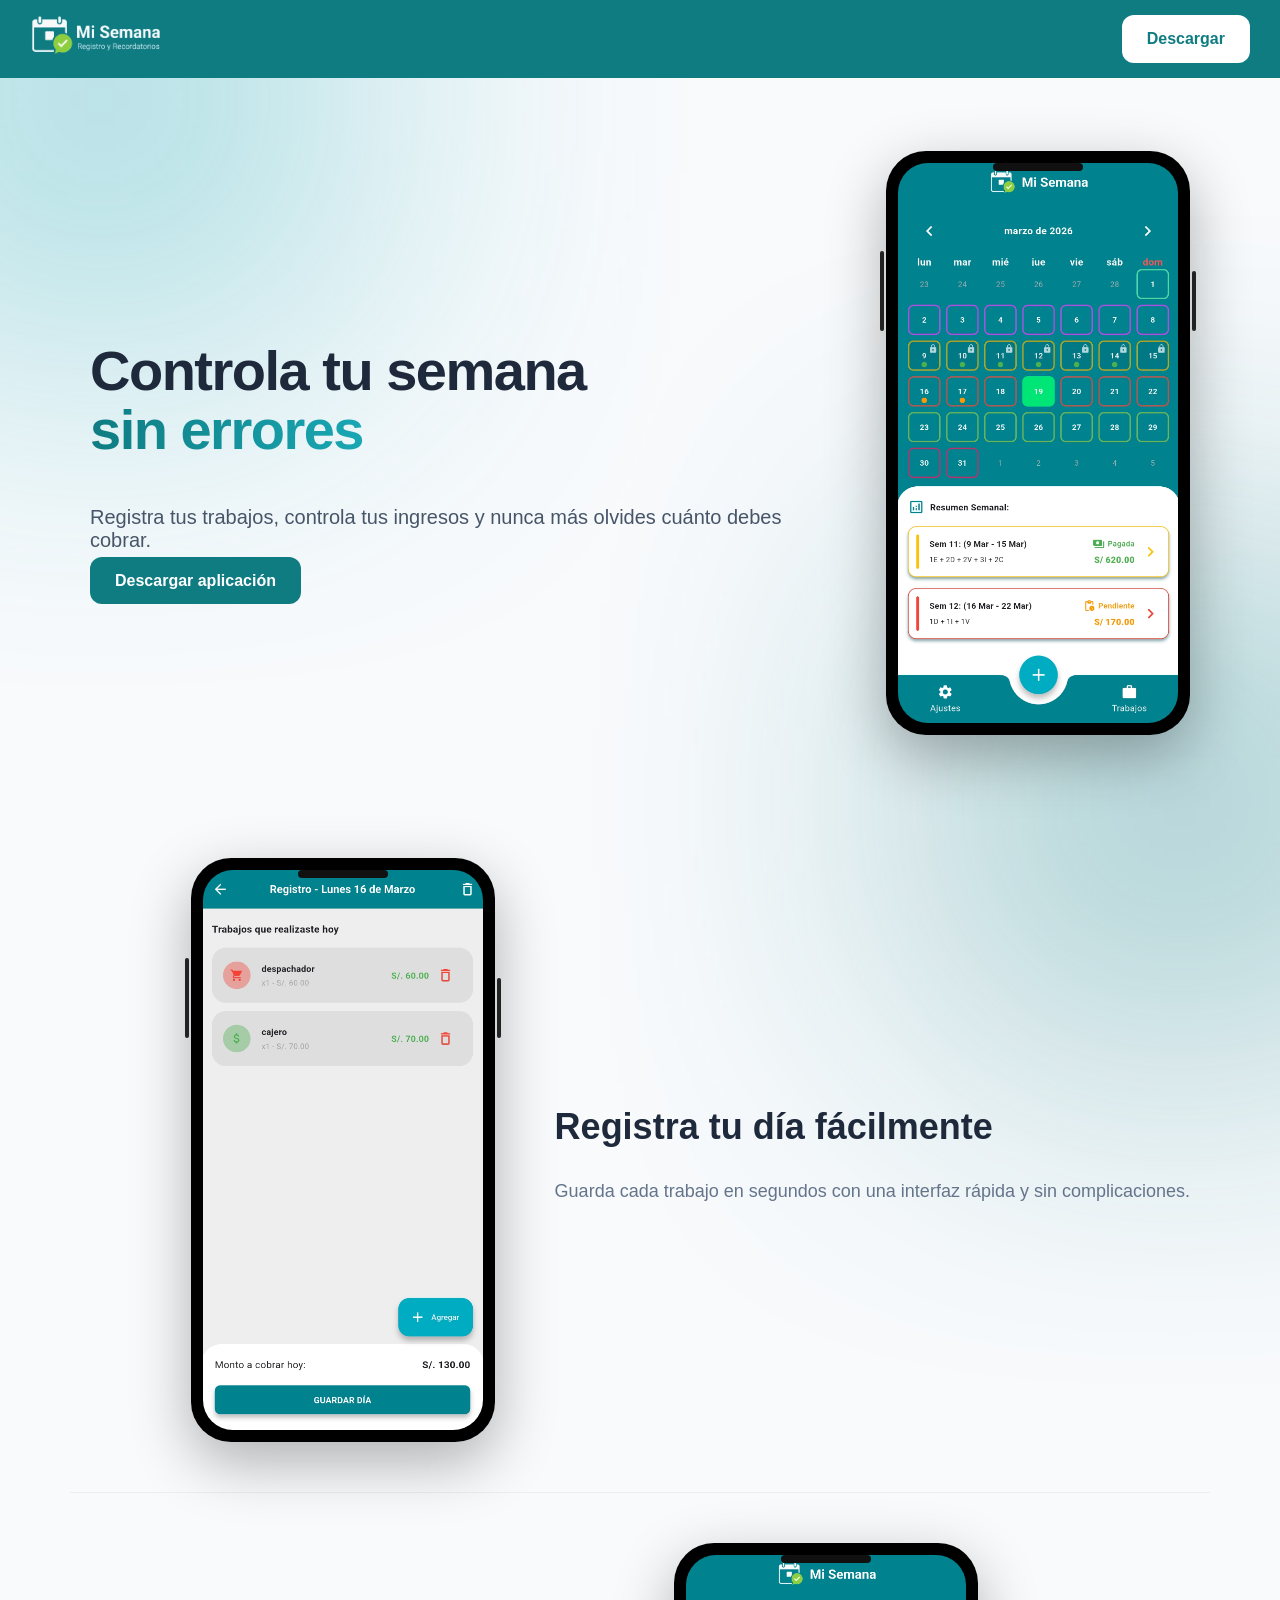
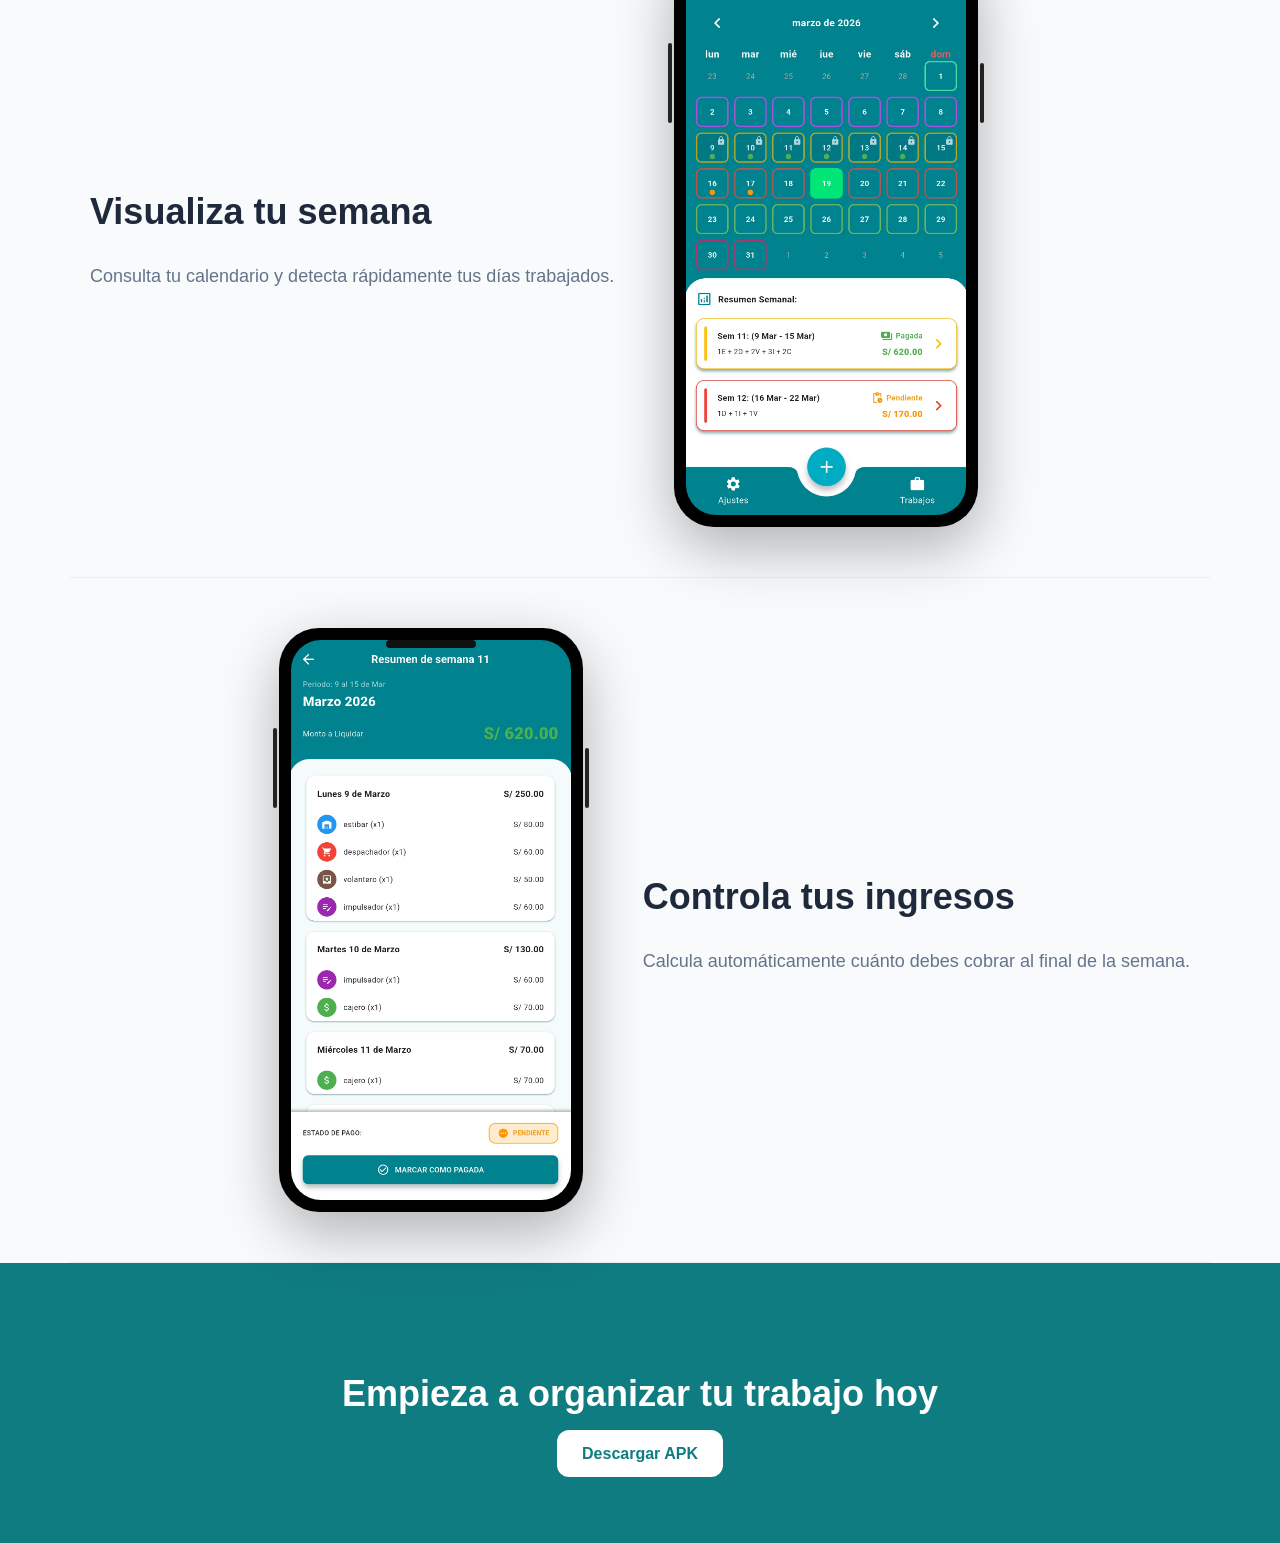
==== index.html @ 7b106082 "first commit" ====
<!DOCTYPE html>
<html lang="es">

<head>
    <meta charset="UTF-8">
    <title>Mi Semana | App</title>
    <meta name="viewport" content="width=device-width, initial-scale=1.0">
    <link rel="icon" href="assets/icons/logo-icono-bn.png">

    <link rel="stylesheet" href="styles.css">
</head>

<body>

    <!-- NAVBAR -->
    <header class="navbar">
        <img src="assets/icons/logo-horizontal.png" class="nav-logo">
        <a href="apk/mi-semana.apk" class="btn small" download>Descargar</a>
    </header>

    <!-- HERO -->
    <section class="hero container">

        <div class="hero-text">
            <h1>
                Controla tu semana <br>
                <span>sin errores</span>
            </h1>

            <p>
                Registra tus trabajos, controla tus ingresos y nunca más olvides cuánto debes cobrar.
            </p>

            <a href="apk/mi-semana.apk" class="btn conte" download>
                Descargar aplicación
            </a>
        </div>

        <div class="hero-phone">
            <div class="phone">

                <!-- BOTONES -->
                <div class="btn-side btn-power"></div>
                <div class="btn-side btn-volume"></div>

                <div class="screen">
                    <img id="carousel" src="assets/images/calendario.jpg">
                </div>
            </div>
        </div>

    </section>

    <!-- FEATURE 1 -->
    <section class="section container reverse">

        <div class="text">
            <h2>Registra tu día fácilmente</h2>
            <p>
                Guarda cada trabajo en segundos con una interfaz rápida y sin complicaciones.
            </p>
        </div>

        <div class="phone">
            <div class="btn-side btn-power"></div>
            <div class="btn-side btn-volume"></div>

            <div class="screen">
                <img src="assets/images/registro.jpg">
            </div>
        </div>

    </section>

    <!-- FEATURE 2 -->
    <section class="section container">

        <div class="text">
            <h2>Visualiza tu semana</h2>
            <p>
                Consulta tu calendario y detecta rápidamente tus días trabajados.
            </p>
        </div>

        <div class="phone">
            <div class="btn-side btn-power"></div>
            <div class="btn-side btn-volume"></div>

            <div class="screen">
                <img src="assets/images/calendario.jpg">
            </div>
        </div>

    </section>

    <!-- FEATURE 3 -->
    <section class="section container reverse">

        <div class="text">
            <h2>Controla tus ingresos</h2>
            <p>
                Calcula automáticamente cuánto debes cobrar al final de la semana.
            </p>
        </div>

        <div class="phone">
            <div class="btn-side btn-power"></div>
            <div class="btn-side btn-volume"></div>

            <div class="screen">
                <img src="assets/images/resumen.jpg">
            </div>
        </div>

    </section>

    <!-- CTA -->
    <section class="cta">
        <h2>Empieza a organizar tu trabajo hoy</h2>
        <a href="apk/mi-semana.apk" class="btn" download>
            Descargar APK
        </a>
    </section>

    <script src="script.js"></script>
</body>

</html>
---- styles.css ----
body {
    margin: 0;
    font-family: 'Inter', sans-serif;
    background: #f8fafc;
    color: #1e293b;
}

/* FONDO */
body::before,
body::after {
    content: "";
    position: fixed;
    width: 500px;
    height: 500px;
    filter: blur(140px);
    opacity: 0.35;
    z-index: -1;
}

body::before {
    top: -150px;
    left: -150px;
    background: #19a7b3;
}

body::after {
    bottom: -150px;
    right: -150px;
    background: #0f7c82;
}

/* NAVBAR */
.navbar {
    position: sticky;
    top: 0;
    background: #0f7c82;
    display: flex;
    justify-content: space-between;
    padding: 15px 30px;
}

.nav-logo {
    height: 40px;
}

/* CONTAINER */
.container {
    max-width: 1100px;
    margin: auto;
    padding: 50px 20px;
    display: flex;
    align-items: center;
    gap: 60px;
}

/* HERO */
.hero {
    min-height: 70vh;
}

.hero-text h1 {
    font-size: 56px;
    font-weight: 900;
    line-height: 1.05;
    letter-spacing: -1.5px;
}

.hero-text h1 span {
    background: linear-gradient(90deg, #0f7c82, #19a7b3);
    -webkit-background-clip: text;
    background-clip: text;
    -webkit-text-fill-color: transparent;
}

.hero-text p {
    font-size: 20px;
    color: #475569;
    margin: 20px 0;
}

/* BOTONES */
.btn {
    background: white;
    color: #0f7c82;
    padding: 15px 25px;
    border-radius: 12px;
    text-decoration: none;
    font-weight: 600;
    transition: 0.3s;
}

.btn.conte {
    background: #0f7c82;
    color: white;
}

.btn:hover {
    transform: translateY(-2px);
}

/* PHONE */
.phone {
    width: 280px;
    height: 560px;
    background: black;
    border-radius: 40px;
    padding: 12px;
    position: relative;
    box-shadow: 0 20px 60px rgba(0, 0, 0, 0.3);
}

/* NOTCH (SIEMPRE ENCIMA) */
.phone::before {
    content: "";
    position: absolute;
    top: 12px;
    left: 50%;
    transform: translateX(-50%);
    width: 90px;
    height: 8px;
    background: #111;
    border-radius: 20px;
    z-index: 10;
    /* 🔥 SOLUCIÓN */
}

/* BOTONES LATERALES */
.btn-side {
    position: absolute;
    width: 4px;
    background: #222;
    border-radius: 4px;
}

.btn-power {
    height: 60px;
    right: -6px;
    top: 120px;
}

.btn-volume {
    height: 80px;
    left: -6px;
    top: 100px;
}

/* PANTALLA */
.screen {
    width: 100%;
    height: 100%;
    border-radius: 30px;
    overflow: hidden;
    position: relative;
    z-index: 1;
}

.screen img {
    width: 100%;
    height: 100%;
    object-fit: cover;
    transition: all 0.5s ease;
}

/* SECTIONS */
.section {
    display: flex;
    border-bottom: 1px solid rgba(0, 0, 0, 0.05);
}

.reverse {
    flex-direction: row-reverse;
}

/* TEXT */
.text h2 {
    font-size: 36px;
    font-weight: 800;
}

.text p {
    font-size: 18px;
    color: #64748b;
    line-height: 1.6;
}

/* CTA */
.cta {
    background: #0f7c82;
    color: white;
    text-align: center;
    padding: 80px 20px;
}

.cta h2 {
    font-size: 36px;
}

/* RESPONSIVE */
@media (max-width: 900px) {
    .container {
        flex-direction: column;
        text-align: center;
    }

    .phone {
        width: 220px;
        height: 440px;
    }

    .hero-text h1 {
        font-size: 36px;
    }
}
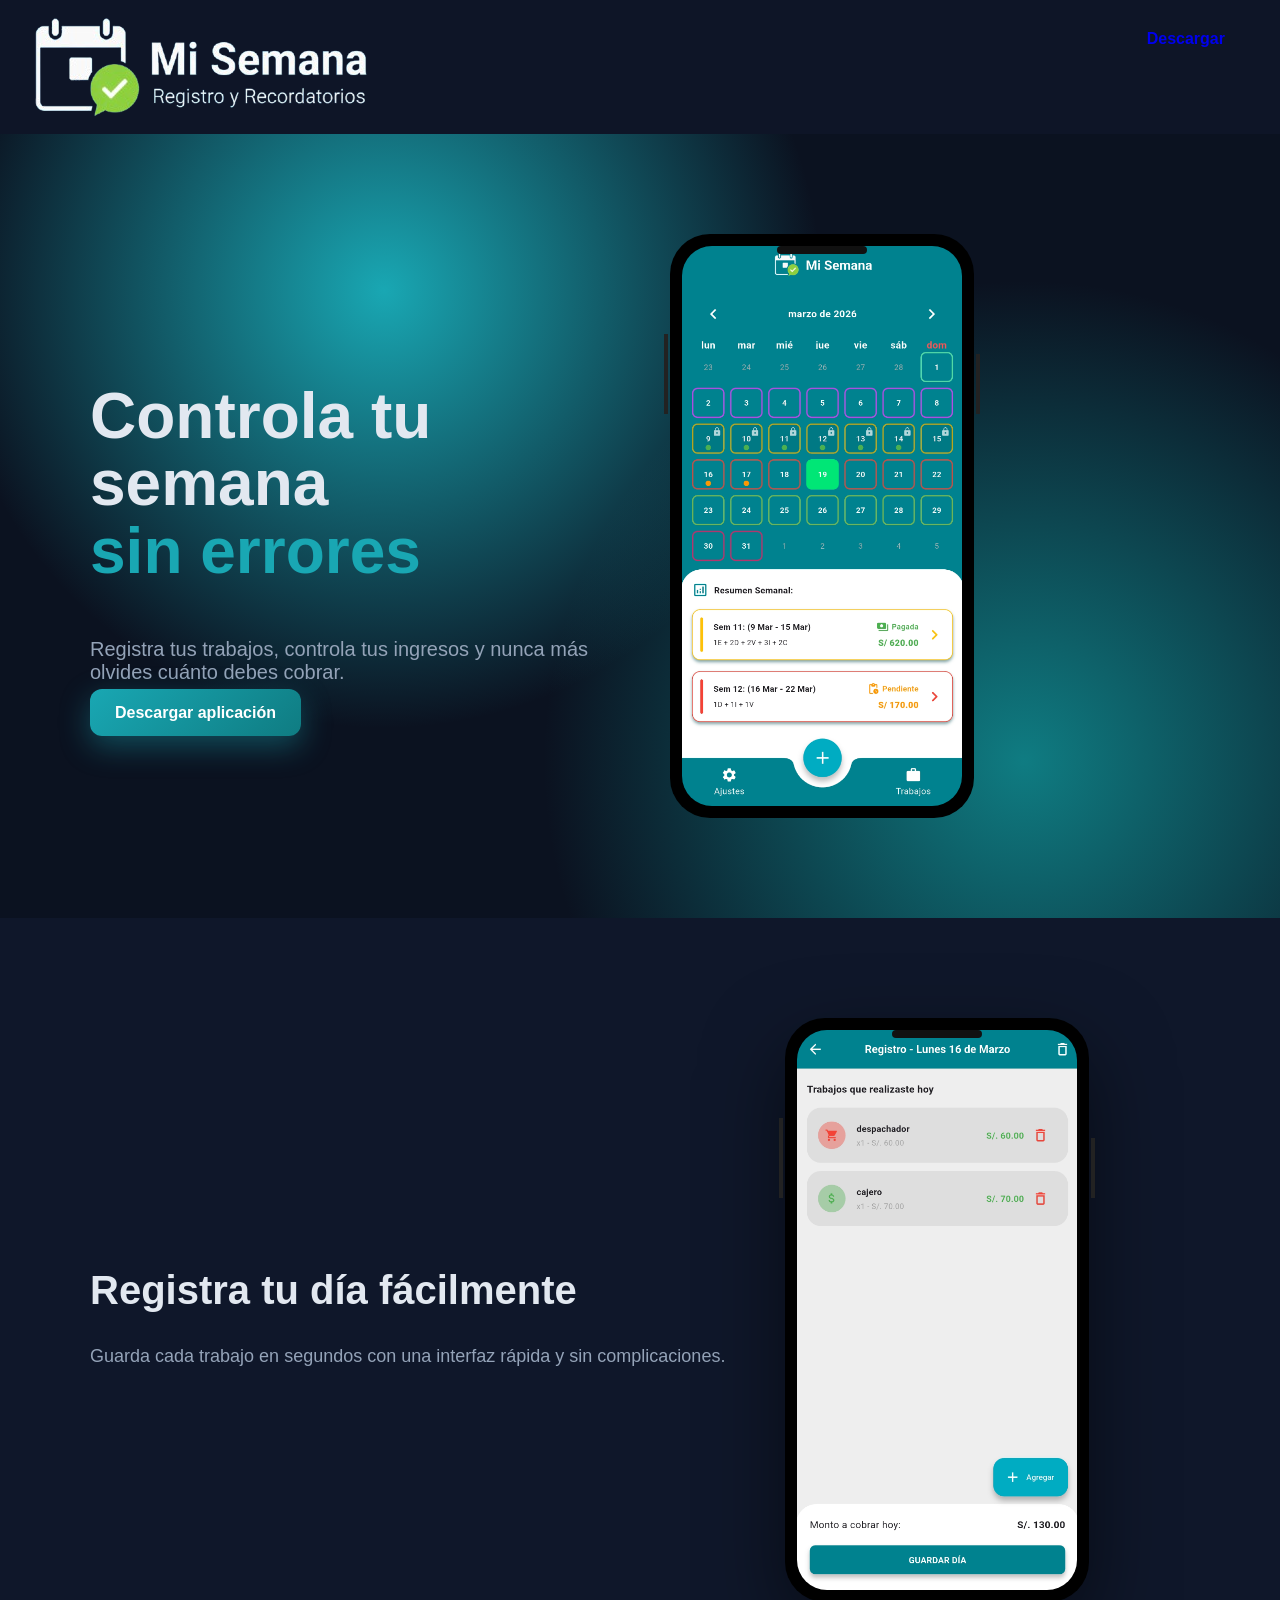
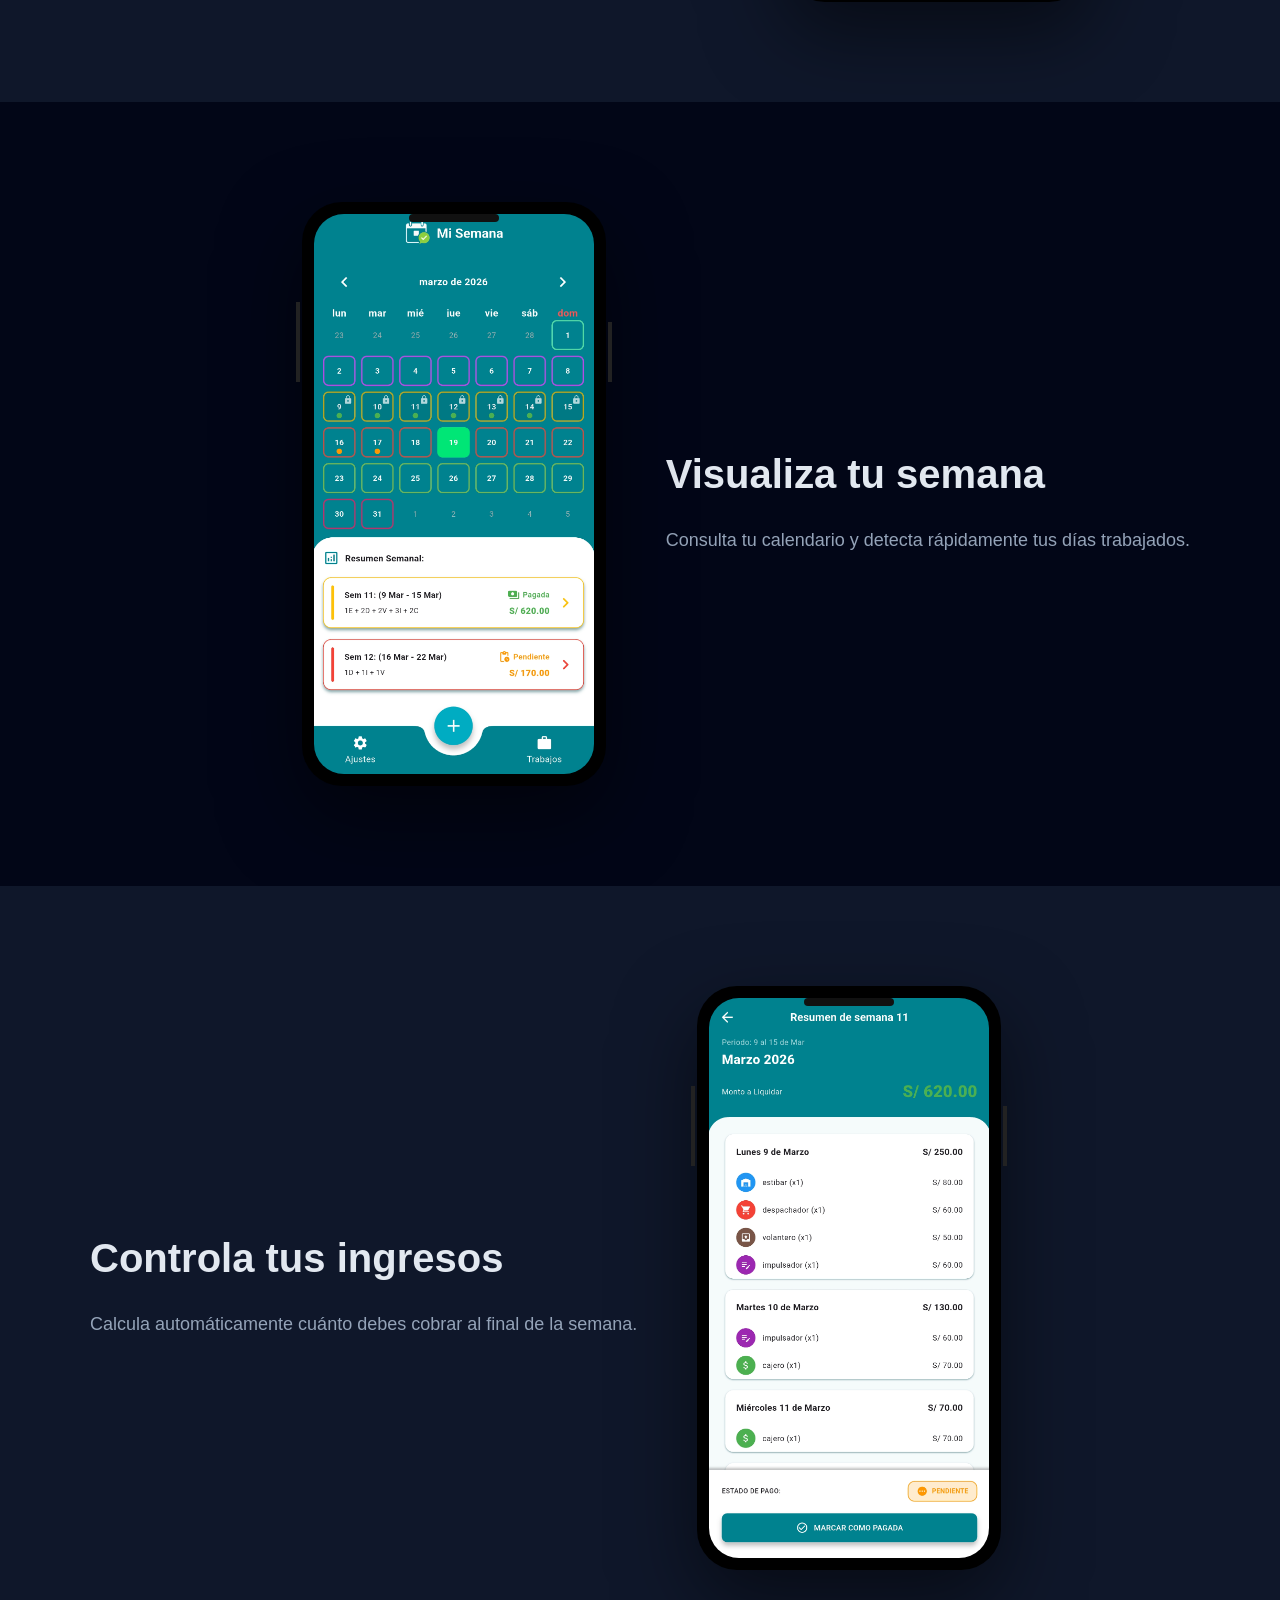
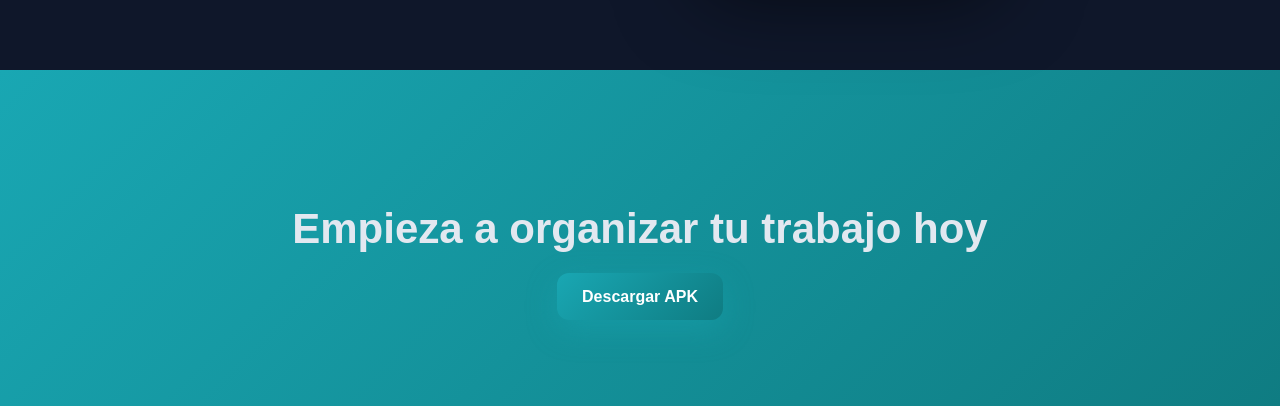
==== commit 5efc7437: "primer ajuste" ====
--- a/index.html
+++ b/index.html
@@ -5,8 +5,8 @@
     <meta charset="UTF-8">
     <title>Mi Semana | App</title>
     <meta name="viewport" content="width=device-width, initial-scale=1.0">
+
     <link rel="icon" href="assets/icons/logo-icono-bn.png">
-
     <link rel="stylesheet" href="styles.css">
 </head>
 
@@ -19,105 +19,105 @@
     </header>
 
     <!-- HERO -->
-    <section class="hero container">
+    <section class="hero">
+        <div class="container hero-grid">
 
-        <div class="hero-text">
-            <h1>
-                Controla tu semana <br>
-                <span>sin errores</span>
-            </h1>
+            <div class="hero-text">
+                <h1>
+                    Controla tu semana <br>
+                    <span>sin errores</span>
+                </h1>
 
-            <p>
-                Registra tus trabajos, controla tus ingresos y nunca más olvides cuánto debes cobrar.
-            </p>
+                <p>
+                    Registra tus trabajos, controla tus ingresos y nunca más olvides cuánto debes cobrar.
+                </p>
 
-            <a href="apk/mi-semana.apk" class="btn conte" download>
-                Descargar aplicación
-            </a>
+                <a href="apk/mi-semana.apk" class="btn primary" download>
+                    Descargar aplicación
+                </a>
+            </div>
+
+            <div class="hero-phone">
+                <div class="phone floating">
+                    <div class="btn-side btn-power"></div>
+                    <div class="btn-side btn-volume"></div>
+
+                    <div class="screen">
+                        <img id="carousel" src="assets/images/calendario.jpg">
+                    </div>
+                </div>
+            </div>
+
         </div>
+    </section>
 
-        <div class="hero-phone">
-            <div class="phone">
+    <!-- FEATURE 1 -->
+    <section class="section">
+        <div class="container feature">
 
-                <!-- BOTONES -->
+            <div class="text">
+                <h2>Registra tu día fácilmente</h2>
+                <p>Guarda cada trabajo en segundos con una interfaz rápida y sin complicaciones.</p>
+            </div>
+
+            <div class="phone card">
                 <div class="btn-side btn-power"></div>
                 <div class="btn-side btn-volume"></div>
 
                 <div class="screen">
-                    <img id="carousel" src="assets/images/calendario.jpg">
+                    <img src="assets/images/registro.jpg">
                 </div>
             </div>
+
         </div>
-
-    </section>
-
-    <!-- FEATURE 1 -->
-    <section class="section container reverse">
-
-        <div class="text">
-            <h2>Registra tu día fácilmente</h2>
-            <p>
-                Guarda cada trabajo en segundos con una interfaz rápida y sin complicaciones.
-            </p>
-        </div>
-
-        <div class="phone">
-            <div class="btn-side btn-power"></div>
-            <div class="btn-side btn-volume"></div>
-
-            <div class="screen">
-                <img src="assets/images/registro.jpg">
-            </div>
-        </div>
-
     </section>
 
     <!-- FEATURE 2 -->
-    <section class="section container">
+    <section class="section alt">
+        <div class="container feature reverse">
 
-        <div class="text">
-            <h2>Visualiza tu semana</h2>
-            <p>
-                Consulta tu calendario y detecta rápidamente tus días trabajados.
-            </p>
+            <div class="text">
+                <h2>Visualiza tu semana</h2>
+                <p>Consulta tu calendario y detecta rápidamente tus días trabajados.</p>
+            </div>
+
+            <div class="phone card">
+                <div class="btn-side btn-power"></div>
+                <div class="btn-side btn-volume"></div>
+
+                <div class="screen">
+                    <img src="assets/images/calendario.jpg">
+                </div>
+            </div>
+
         </div>
-
-        <div class="phone">
-            <div class="btn-side btn-power"></div>
-            <div class="btn-side btn-volume"></div>
-
-            <div class="screen">
-                <img src="assets/images/calendario.jpg">
-            </div>
-        </div>
-
     </section>
 
     <!-- FEATURE 3 -->
-    <section class="section container reverse">
+    <section class="section">
+        <div class="container feature">
 
-        <div class="text">
-            <h2>Controla tus ingresos</h2>
-            <p>
-                Calcula automáticamente cuánto debes cobrar al final de la semana.
-            </p>
+            <div class="text">
+                <h2>Controla tus ingresos</h2>
+                <p>Calcula automáticamente cuánto debes cobrar al final de la semana.</p>
+            </div>
+
+            <div class="phone card">
+                <div class="btn-side btn-power"></div>
+                <div class="btn-side btn-volume"></div>
+
+                <div class="screen">
+                    <img src="assets/images/resumen.jpg">
+                </div>
+            </div>
+
         </div>
-
-        <div class="phone">
-            <div class="btn-side btn-power"></div>
-            <div class="btn-side btn-volume"></div>
-
-            <div class="screen">
-                <img src="assets/images/resumen.jpg">
-            </div>
-        </div>
-
     </section>
 
     <!-- CTA -->
     <section class="cta">
         <h2>Empieza a organizar tu trabajo hoy</h2>
-        <a href="apk/mi-semana.apk" class="btn" download>
+        <a href="apk/mi-semana.apk" class="btn primary" download>
             Descargar APK
         </a>
     </section>
--- a/styles.css
+++ b/styles.css
@@ -1,101 +1,69 @@
 body {
     margin: 0;
     font-family: 'Inter', sans-serif;
-    background: #f8fafc;
-    color: #1e293b;
-}
-
-/* FONDO */
-body::before,
-body::after {
-    content: "";
-    position: fixed;
-    width: 500px;
-    height: 500px;
-    filter: blur(140px);
-    opacity: 0.35;
-    z-index: -1;
-}
-
-body::before {
-    top: -150px;
-    left: -150px;
-    background: #19a7b3;
-}
-
-body::after {
-    bottom: -150px;
-    right: -150px;
-    background: #0f7c82;
+    background: #0b1220;
+    color: #e2e8f0;
 }
 
 /* NAVBAR */
 .navbar {
     position: sticky;
     top: 0;
-    background: #0f7c82;
+    background: rgba(15, 23, 42, 0.8);
+    backdrop-filter: blur(10px);
     display: flex;
     justify-content: space-between;
     padding: 15px 30px;
-}
-
-.nav-logo {
-    height: 40px;
 }
 
 /* CONTAINER */
 .container {
     max-width: 1100px;
     margin: auto;
-    padding: 50px 20px;
-    display: flex;
+    padding: 100px 20px;
+}
+
+/* HERO */
+.hero {
+    background: radial-gradient(circle at 30% 20%, #19a7b3, transparent 40%),
+        radial-gradient(circle at 80% 80%, #0f7c82, transparent 40%);
+}
+
+.hero-grid {
+    display: grid;
+    grid-template-columns: 1fr 1fr;
     align-items: center;
     gap: 60px;
 }
 
-/* HERO */
-.hero {
-    min-height: 70vh;
-}
-
 .hero-text h1 {
-    font-size: 56px;
+    font-size: 64px;
     font-weight: 900;
     line-height: 1.05;
-    letter-spacing: -1.5px;
-}
-
-.hero-text h1 span {
-    background: linear-gradient(90deg, #0f7c82, #19a7b3);
-    -webkit-background-clip: text;
-    background-clip: text;
-    -webkit-text-fill-color: transparent;
+}
+
+.hero-text span {
+    color: #19a7b3;
 }
 
 .hero-text p {
+    margin: 20px 0;
     font-size: 20px;
-    color: #475569;
-    margin: 20px 0;
-}
-
-/* BOTONES */
+    color: #94a3b8;
+}
+
+/* BUTTON */
 .btn {
-    background: white;
-    color: #0f7c82;
     padding: 15px 25px;
     border-radius: 12px;
     text-decoration: none;
     font-weight: 600;
-    transition: 0.3s;
-}
-
-.btn.conte {
-    background: #0f7c82;
+}
+
+.primary {
+    background: linear-gradient(135deg, #19a7b3, #0f7c82);
     color: white;
-}
-
-.btn:hover {
-    transform: translateY(-2px);
+    box-shadow: 0 10px 30px rgba(25, 167, 179, 0.4);
 }
 
 /* PHONE */
@@ -106,10 +74,30 @@
     border-radius: 40px;
     padding: 12px;
     position: relative;
-    box-shadow: 0 20px 60px rgba(0, 0, 0, 0.3);
-}
-
-/* NOTCH (SIEMPRE ENCIMA) */
+}
+
+.card {
+    box-shadow: 0 30px 80px rgba(0, 0, 0, 0.5);
+}
+
+/* FLOATING EFFECT */
+.floating {
+    animation: float 4s ease-in-out infinite;
+}
+
+@keyframes float {
+
+    0%,
+    100% {
+        transform: translateY(0);
+    }
+
+    50% {
+        transform: translateY(-15px);
+    }
+}
+
+/* NOTCH */
 .phone::before {
     content: "";
     position: absolute;
@@ -121,15 +109,13 @@
     background: #111;
     border-radius: 20px;
     z-index: 10;
-    /* 🔥 SOLUCIÓN */
-}
-
-/* BOTONES LATERALES */
+}
+
+/* BUTTONS */
 .btn-side {
     position: absolute;
     width: 4px;
     background: #222;
-    border-radius: 4px;
 }
 
 .btn-power {
@@ -144,27 +130,33 @@
     top: 100px;
 }
 
-/* PANTALLA */
+/* SCREEN */
 .screen {
     width: 100%;
     height: 100%;
     border-radius: 30px;
     overflow: hidden;
-    position: relative;
-    z-index: 1;
 }
 
 .screen img {
     width: 100%;
     height: 100%;
     object-fit: cover;
-    transition: all 0.5s ease;
 }
 
 /* SECTIONS */
 .section {
+    background: #0f172a;
+}
+
+.alt {
+    background: #020617;
+}
+
+.feature {
     display: flex;
-    border-bottom: 1px solid rgba(0, 0, 0, 0.05);
+    align-items: center;
+    gap: 60px;
 }
 
 .reverse {
@@ -173,41 +165,42 @@
 
 /* TEXT */
 .text h2 {
-    font-size: 36px;
+    font-size: 40px;
     font-weight: 800;
 }
 
 .text p {
+    color: #94a3b8;
     font-size: 18px;
-    color: #64748b;
-    line-height: 1.6;
 }
 
 /* CTA */
 .cta {
-    background: #0f7c82;
-    color: white;
+    background: linear-gradient(135deg, #19a7b3, #0f7c82);
     text-align: center;
-    padding: 80px 20px;
+    padding: 100px 20px;
 }
 
 .cta h2 {
-    font-size: 36px;
+    font-size: 42px;
 }
 
 /* RESPONSIVE */
 @media (max-width: 900px) {
-    .container {
+
+    .hero-grid,
+    .feature {
+        grid-template-columns: 1fr;
         flex-direction: column;
         text-align: center;
+    }
+
+    .hero-text h1 {
+        font-size: 40px;
     }
 
     .phone {
         width: 220px;
         height: 440px;
     }
-
-    .hero-text h1 {
-        font-size: 36px;
-    }
 }
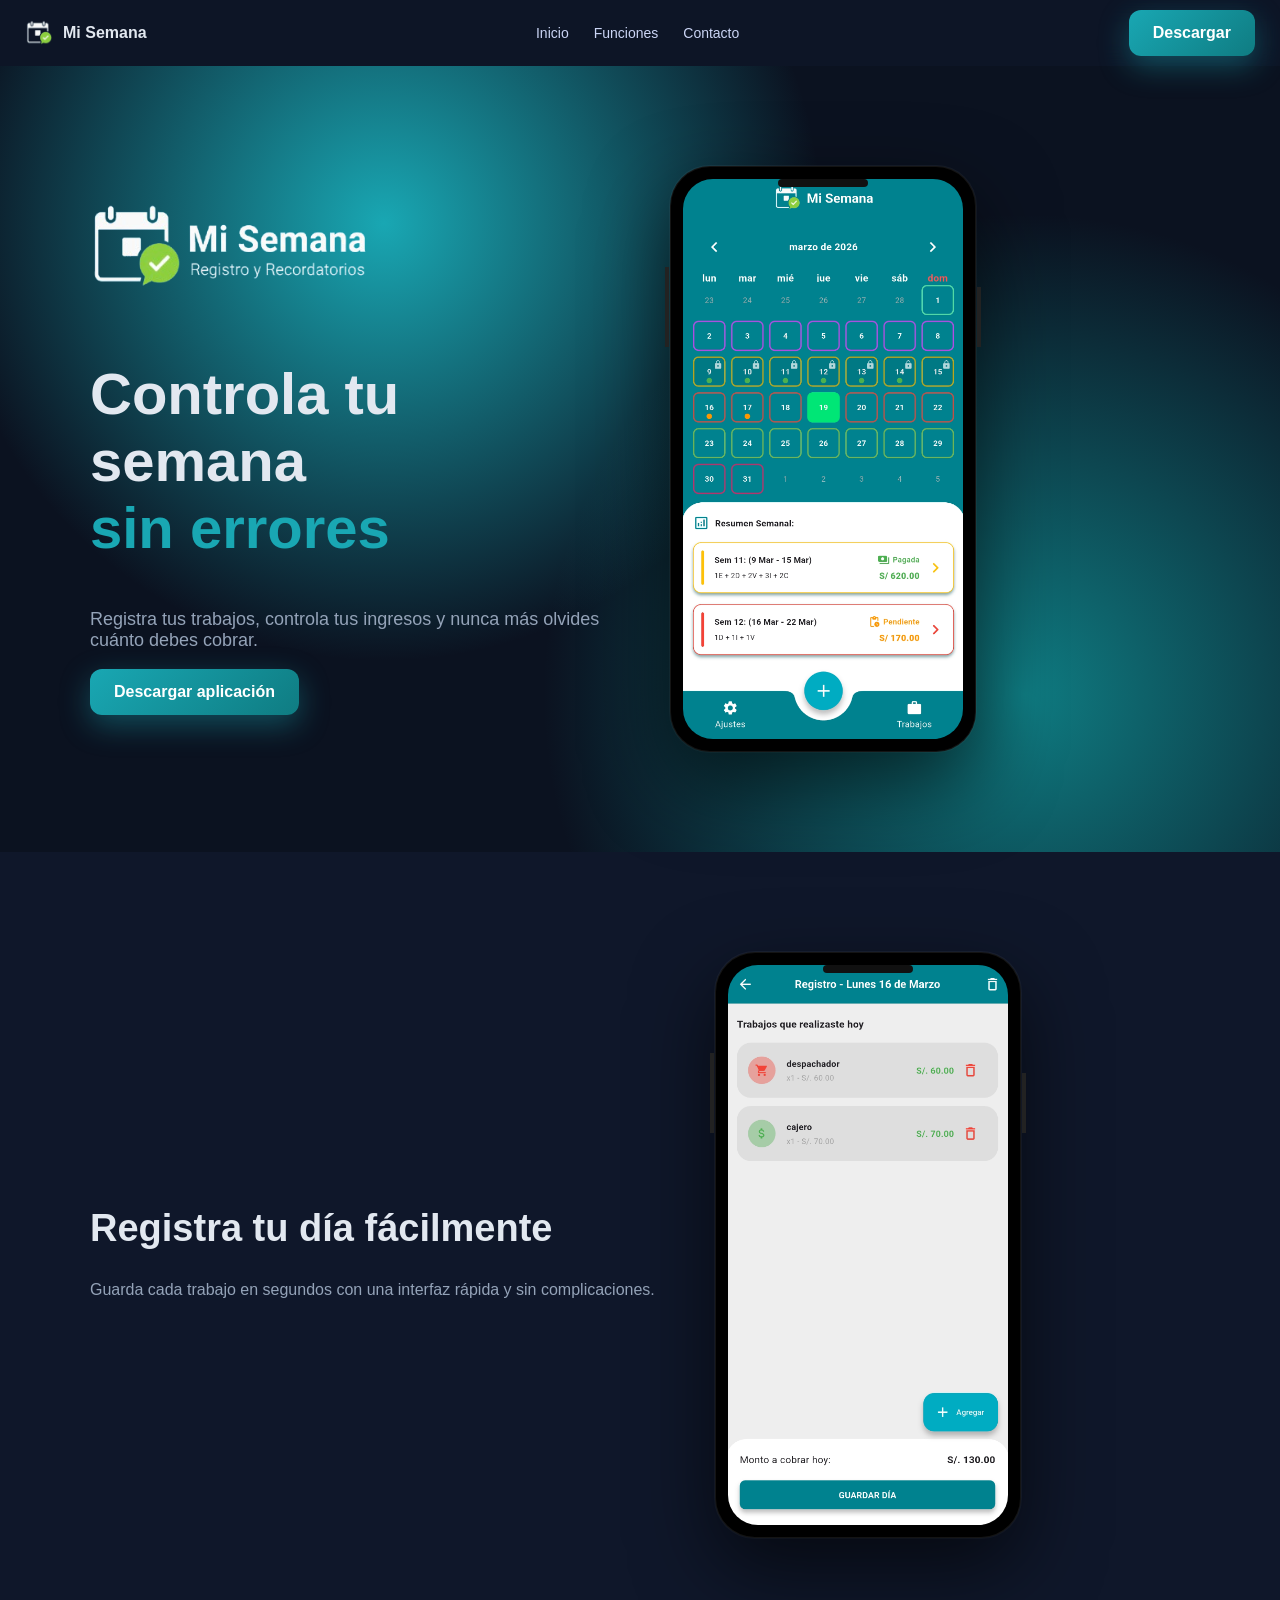
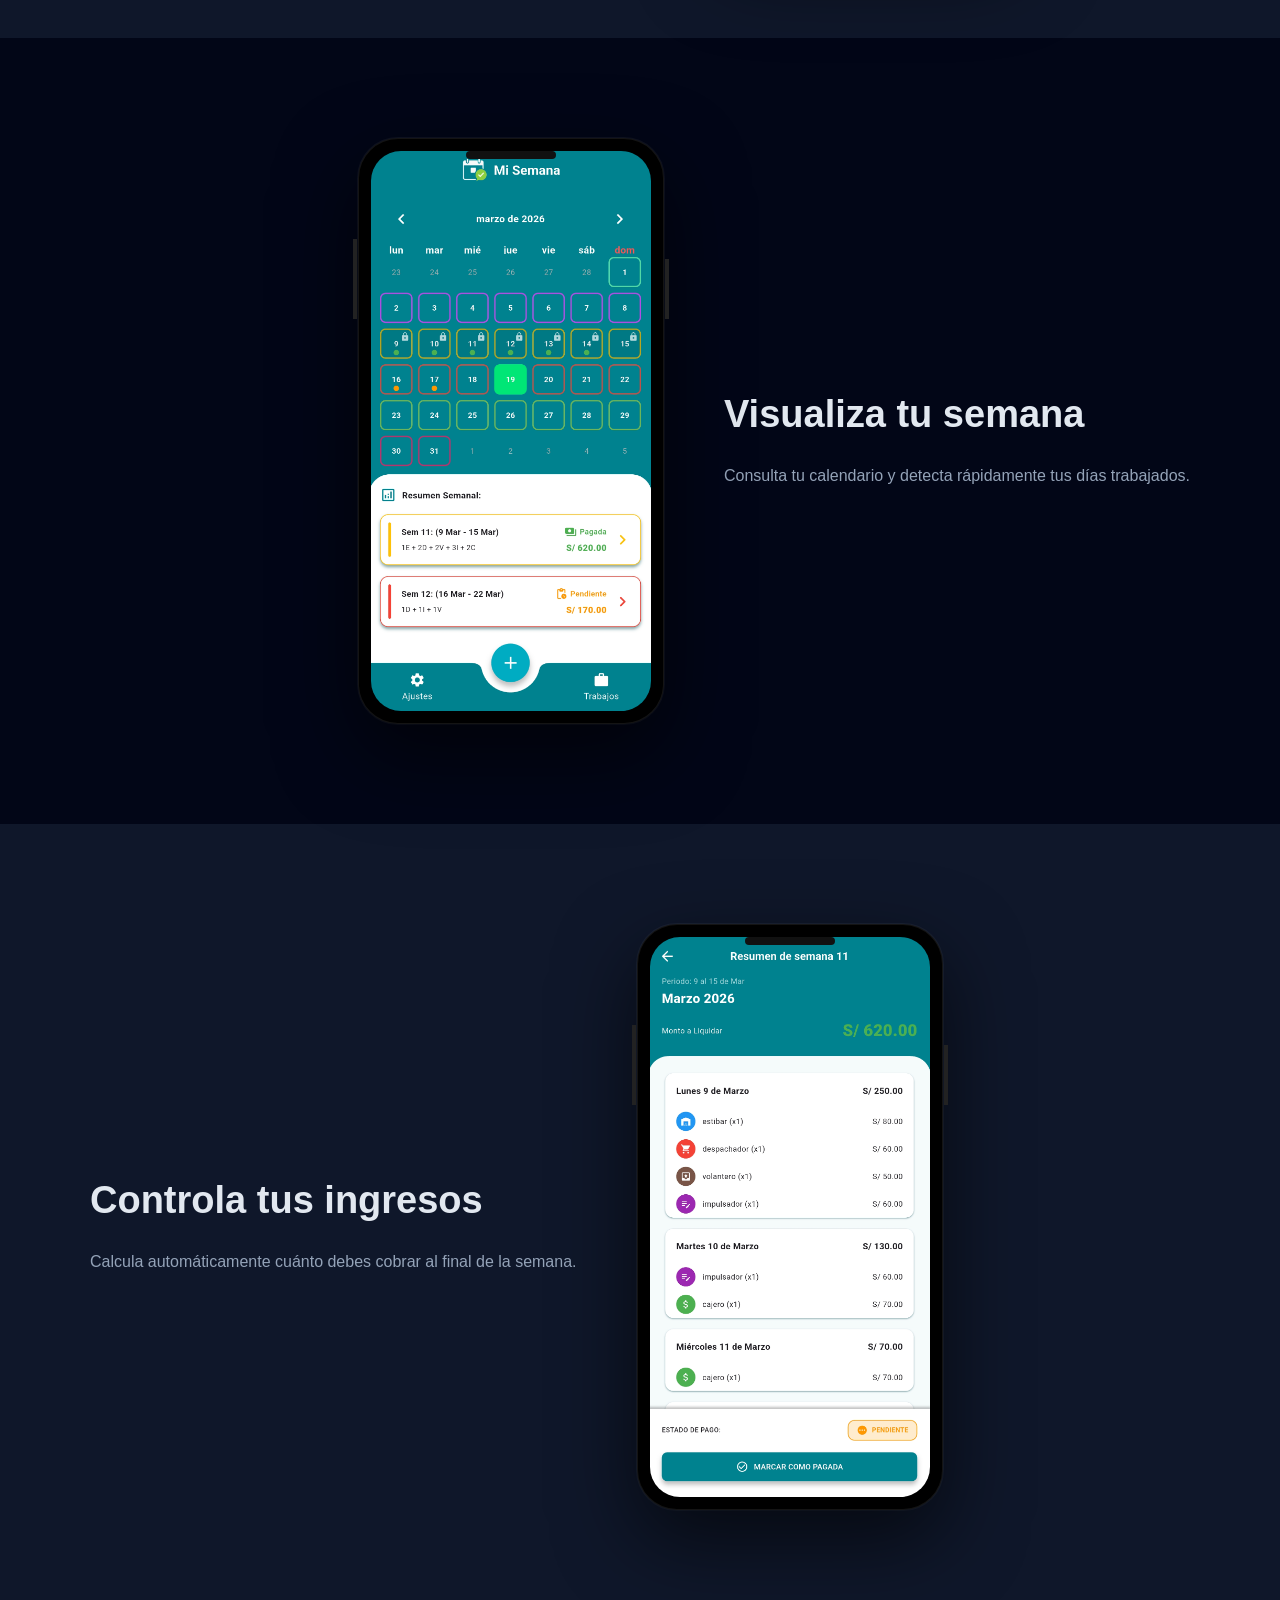
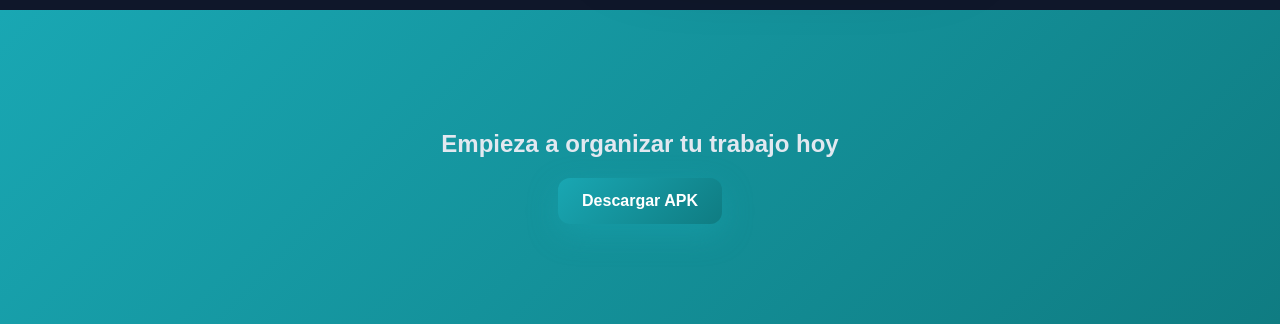
==== commit d0250ffd: "primer ajuste de codigo app mi semana web" ====
--- a/index.html
+++ b/index.html
@@ -14,8 +14,18 @@
 
     <!-- NAVBAR -->
     <header class="navbar">
-        <img src="assets/icons/logo-horizontal.png" class="nav-logo">
-        <a href="apk/mi-semana.apk" class="btn small" download>Descargar</a>
+        <div class="nav-left">
+            <img src="assets/icons/logo-icono-bn.png" class="nav-icon">
+            <span class="nav-title">Mi Semana</span>
+        </div>
+
+        <nav class="nav-links">
+            <a href="#">Inicio</a>
+            <a href="#">Funciones</a>
+            <a href="#">Contacto</a>
+        </nav>
+
+        <a href="apk/mi-semana.apk" class="btn" download>Descargar</a>
     </header>
 
     <!-- HERO -->
@@ -23,6 +33,11 @@
         <div class="container hero-grid">
 
             <div class="hero-text">
+
+                <div class="hero-brand">
+                    <img src="assets/icons/logo-horizontal.png">
+                </div>
+
                 <h1>
                     Controla tu semana <br>
                     <span>sin errores</span>
@@ -32,19 +47,21 @@
                     Registra tus trabajos, controla tus ingresos y nunca más olvides cuánto debes cobrar.
                 </p>
 
-                <a href="apk/mi-semana.apk" class="btn primary" download>
+                <a href="apk/mi-semana.apk" class="btn" download>
                     Descargar aplicación
                 </a>
             </div>
 
             <div class="hero-phone">
-                <div class="phone floating">
+                <div class="phone floating tilt">
+
                     <div class="btn-side btn-power"></div>
                     <div class="btn-side btn-volume"></div>
 
                     <div class="screen">
                         <img id="carousel" src="assets/images/calendario.jpg">
                     </div>
+
                 </div>
             </div>
 
@@ -60,7 +77,7 @@
                 <p>Guarda cada trabajo en segundos con una interfaz rápida y sin complicaciones.</p>
             </div>
 
-            <div class="phone card">
+            <div class="phone card tilt">
                 <div class="btn-side btn-power"></div>
                 <div class="btn-side btn-volume"></div>
 
@@ -81,7 +98,7 @@
                 <p>Consulta tu calendario y detecta rápidamente tus días trabajados.</p>
             </div>
 
-            <div class="phone card">
+            <div class="phone card tilt">
                 <div class="btn-side btn-power"></div>
                 <div class="btn-side btn-volume"></div>
 
@@ -102,7 +119,7 @@
                 <p>Calcula automáticamente cuánto debes cobrar al final de la semana.</p>
             </div>
 
-            <div class="phone card">
+            <div class="phone card tilt">
                 <div class="btn-side btn-power"></div>
                 <div class="btn-side btn-volume"></div>
 
@@ -117,7 +134,7 @@
     <!-- CTA -->
     <section class="cta">
         <h2>Empieza a organizar tu trabajo hoy</h2>
-        <a href="apk/mi-semana.apk" class="btn primary" download>
+        <a href="apk/mi-semana.apk" class="btn" download>
             Descargar APK
         </a>
     </section>
--- a/styles.css
+++ b/styles.css
@@ -9,11 +9,48 @@
 .navbar {
     position: sticky;
     top: 0;
-    background: rgba(15, 23, 42, 0.8);
-    backdrop-filter: blur(10px);
-    display: flex;
+    z-index: 1000;
+
+    background: rgba(15, 23, 42, 0.7);
+    backdrop-filter: blur(12px);
+
+    display: flex;
+    align-items: center;
     justify-content: space-between;
-    padding: 15px 30px;
+
+    padding: 10px 25px;
+}
+
+/* NAV LEFT */
+.nav-left {
+    display: flex;
+    align-items: center;
+    gap: 10px;
+}
+
+.nav-icon {
+    width: 28px;
+}
+
+.nav-title {
+    font-weight: 600;
+}
+
+/* NAV LINKS */
+.nav-links {
+    display: flex;
+    gap: 25px;
+}
+
+.nav-links a {
+    text-decoration: none;
+    color: #cbd5f5;
+    font-size: 14px;
+    transition: 0.2s;
+}
+
+.nav-links a:hover {
+    color: white;
 }
 
 /* CONTAINER */
@@ -25,10 +62,14 @@
 
 /* HERO */
 .hero {
+    position: relative;
+    z-index: 1;
+
     background: radial-gradient(circle at 30% 20%, #19a7b3, transparent 40%),
         radial-gradient(circle at 80% 80%, #0f7c82, transparent 40%);
 }
 
+/* GRID */
 .hero-grid {
     display: grid;
     grid-template-columns: 1fr 1fr;
@@ -36,10 +77,16 @@
     gap: 60px;
 }
 
+/* HERO BRAND */
+.hero-brand img {
+    width: 280px;
+    margin-bottom: 20px;
+}
+
+/* TEXT */
 .hero-text h1 {
-    font-size: 64px;
+    font-size: 58px;
     font-weight: 900;
-    line-height: 1.05;
 }
 
 .hero-text span {
@@ -47,54 +94,62 @@
 }
 
 .hero-text p {
-    margin: 20px 0;
-    font-size: 20px;
+    font-size: 18px;
     color: #94a3b8;
 }
 
-/* BUTTON */
+/* BUTTON (UNIFICADO) */
 .btn {
-    padding: 15px 25px;
+    display: inline-block;
+    padding: 14px 24px;
     border-radius: 12px;
+    font-weight: 600;
     text-decoration: none;
-    font-weight: 600;
-}
-
-.primary {
+    color: white;
+
     background: linear-gradient(135deg, #19a7b3, #0f7c82);
-    color: white;
     box-shadow: 0 10px 30px rgba(25, 167, 179, 0.4);
+
+    transition: all 0.25s ease;
+}
+
+.btn:hover {
+    transform: translateY(-2px) scale(1.02);
 }
 
 /* PHONE */
 .phone {
     width: 280px;
     height: 560px;
-    background: black;
+    background: #000;
     border-radius: 40px;
     padding: 12px;
     position: relative;
-}
-
-.card {
-    box-shadow: 0 30px 80px rgba(0, 0, 0, 0.5);
-}
-
-/* FLOATING EFFECT */
+
+    z-index: 2;
+
+    border: 1px solid rgba(255, 255, 255, 0.08);
+
+    box-shadow:
+        0 30px 80px rgba(0, 0, 0, 0.6),
+        0 0 0 1px rgba(255, 255, 255, 0.05);
+}
+
+/* FLOAT */
 .floating {
     animation: float 4s ease-in-out infinite;
 }
 
 @keyframes float {
-
-    0%,
-    100% {
-        transform: translateY(0);
-    }
-
     50% {
-        transform: translateY(-15px);
-    }
+        transform: translateY(-10px);
+    }
+}
+
+/* TILT */
+.tilt {
+    transform-style: preserve-3d;
+    transition: transform 0.2s ease;
 }
 
 /* NOTCH */
@@ -111,7 +166,7 @@
     z-index: 10;
 }
 
-/* BUTTONS */
+/* SIDE BUTTONS */
 .btn-side {
     position: absolute;
     width: 4px;
@@ -142,6 +197,8 @@
     width: 100%;
     height: 100%;
     object-fit: cover;
+
+    transition: opacity 0.6s ease, transform 0.6s ease;
 }
 
 /* SECTIONS */
@@ -165,13 +222,11 @@
 
 /* TEXT */
 .text h2 {
-    font-size: 40px;
-    font-weight: 800;
+    font-size: 38px;
 }
 
 .text p {
     color: #94a3b8;
-    font-size: 18px;
 }
 
 /* CTA */
@@ -181,22 +236,18 @@
     padding: 100px 20px;
 }
 
-.cta h2 {
-    font-size: 42px;
-}
-
 /* RESPONSIVE */
 @media (max-width: 900px) {
 
     .hero-grid,
     .feature {
-        grid-template-columns: 1fr;
+        display: flex;
         flex-direction: column;
         text-align: center;
     }
 
-    .hero-text h1 {
-        font-size: 40px;
+    .nav-links {
+        display: none;
     }
 
     .phone {
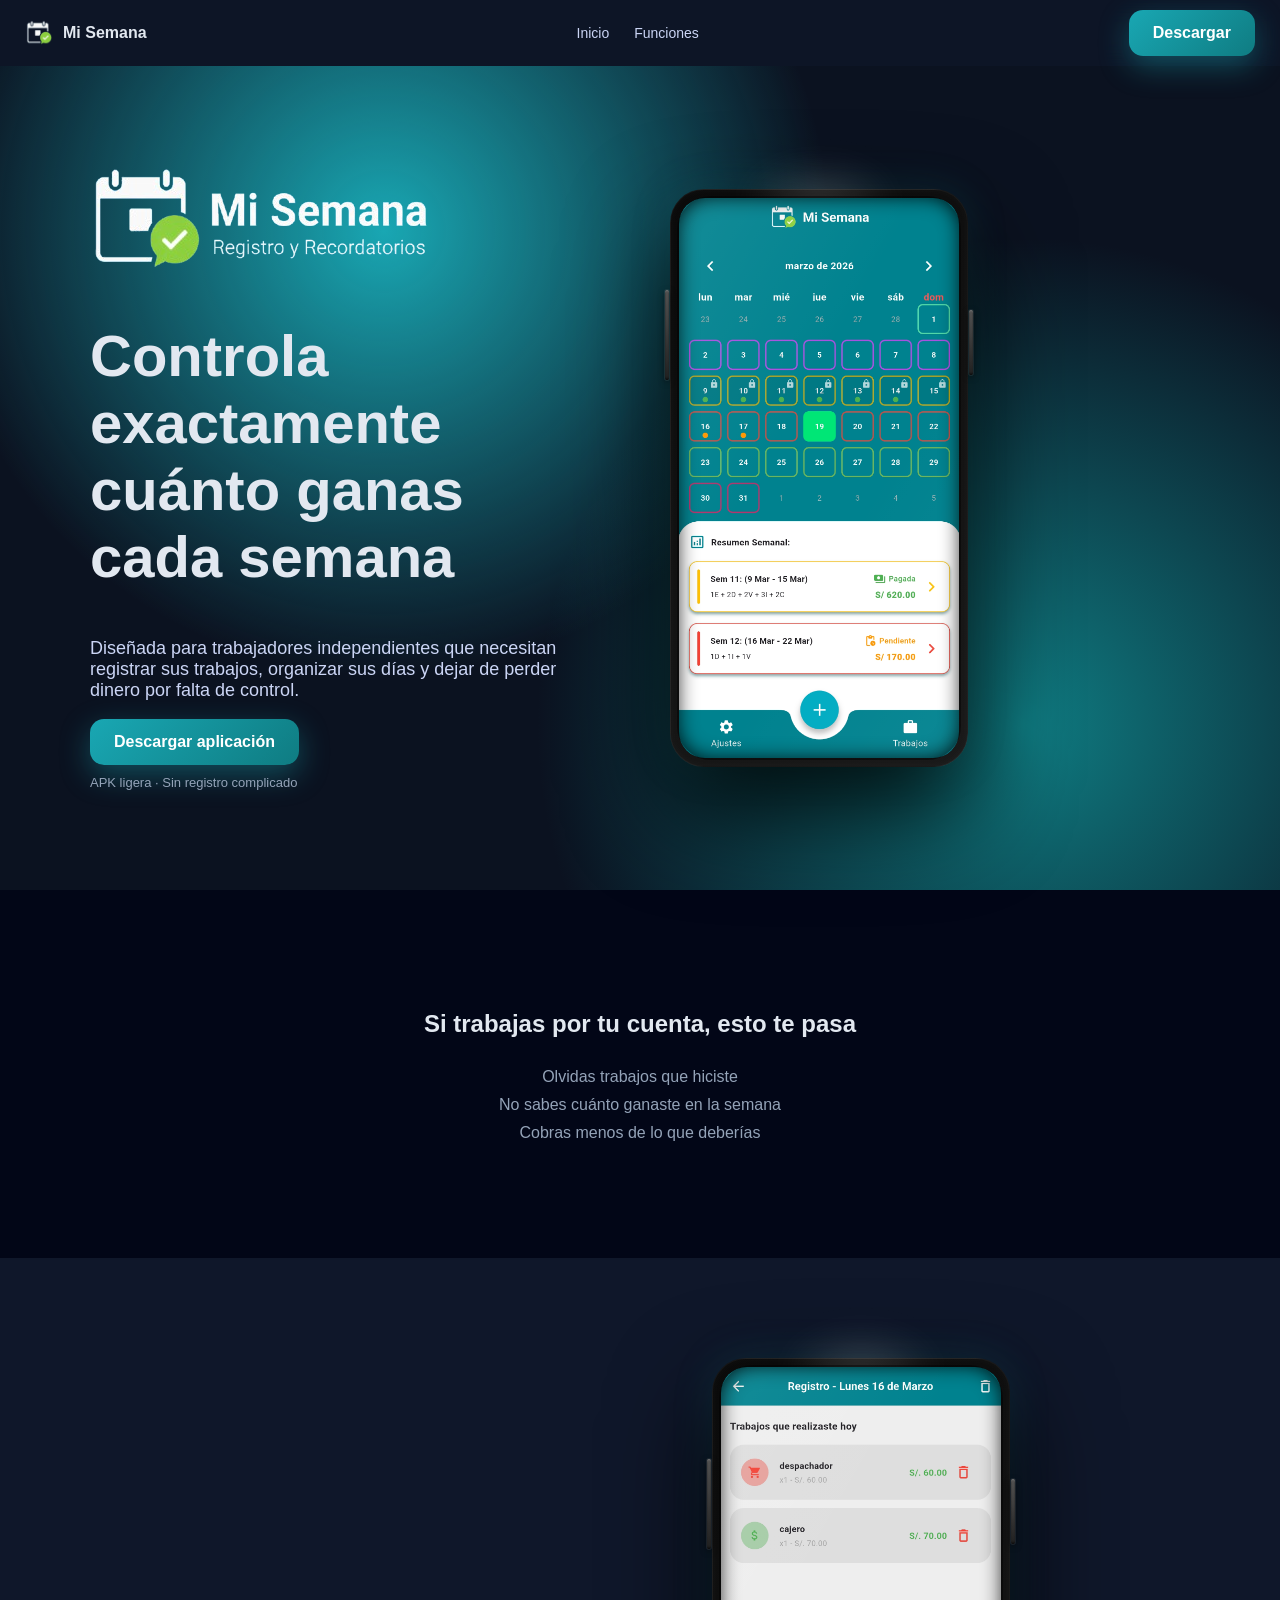
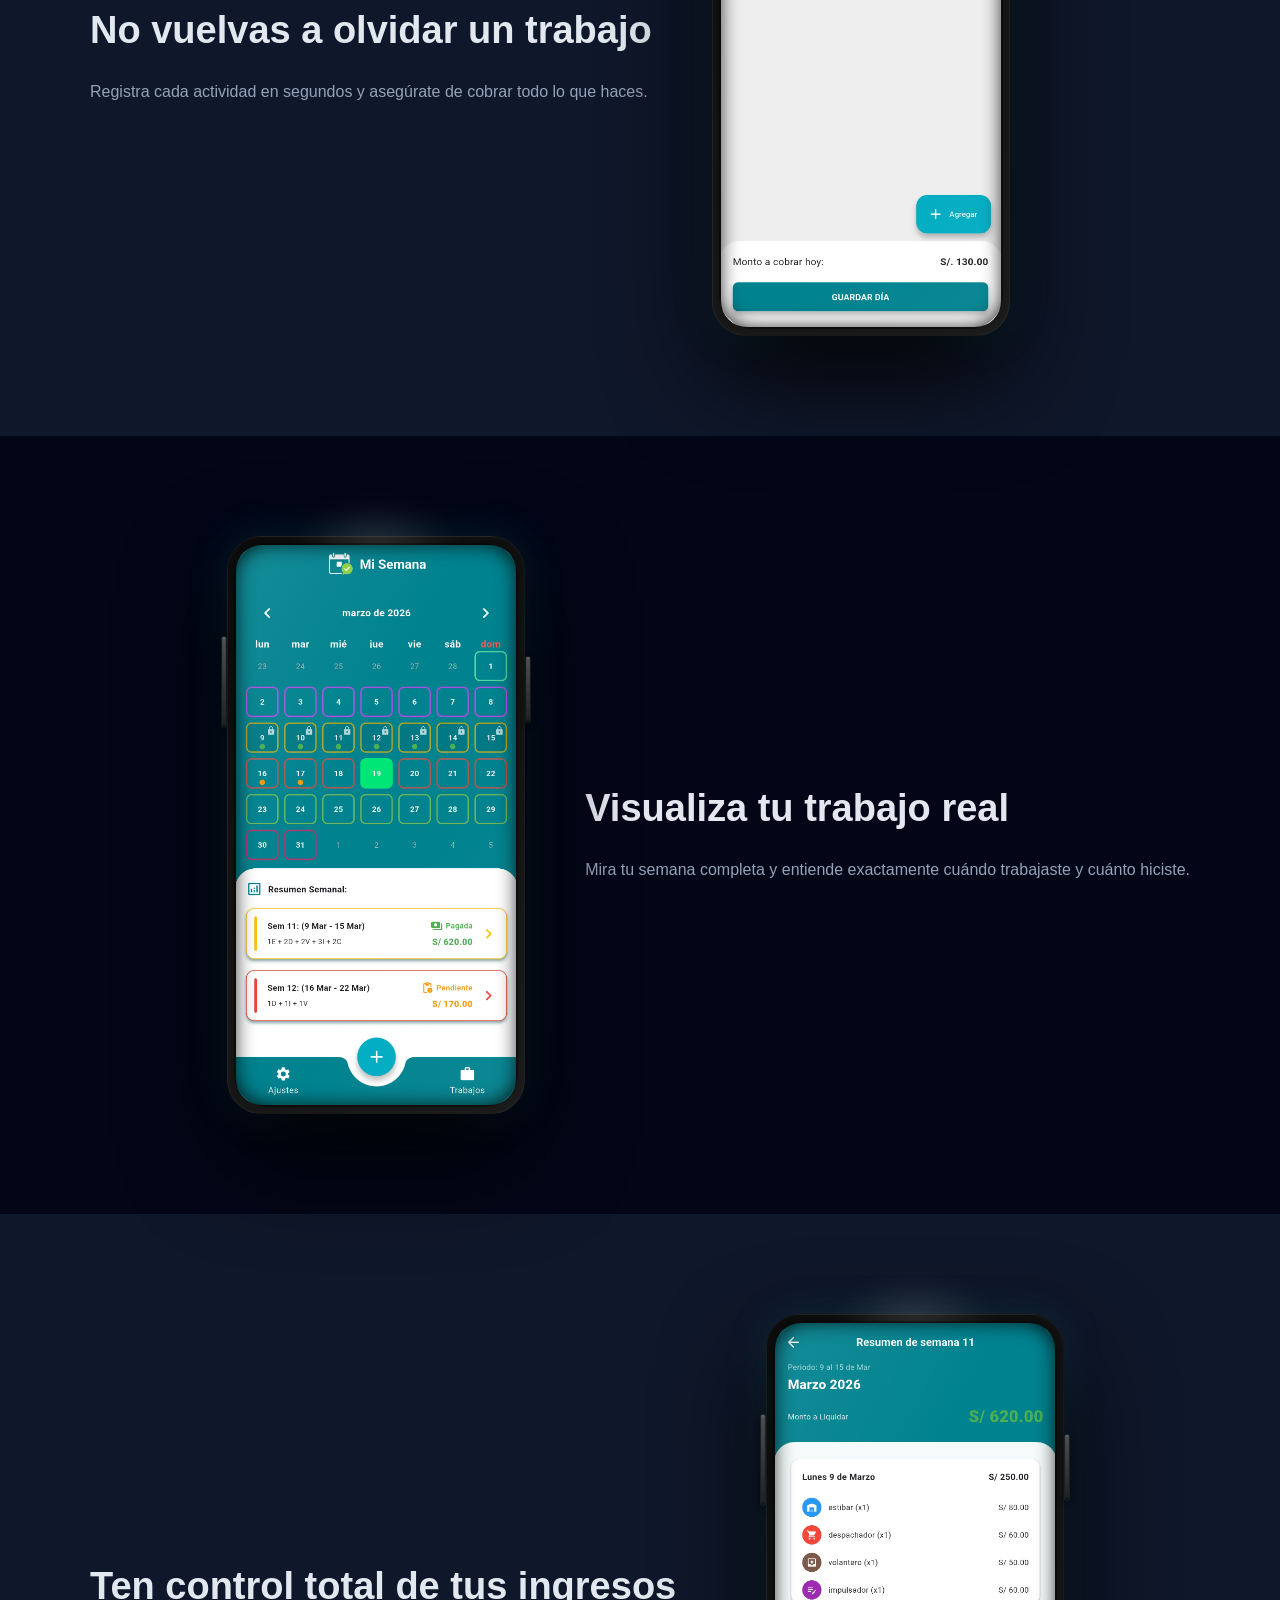
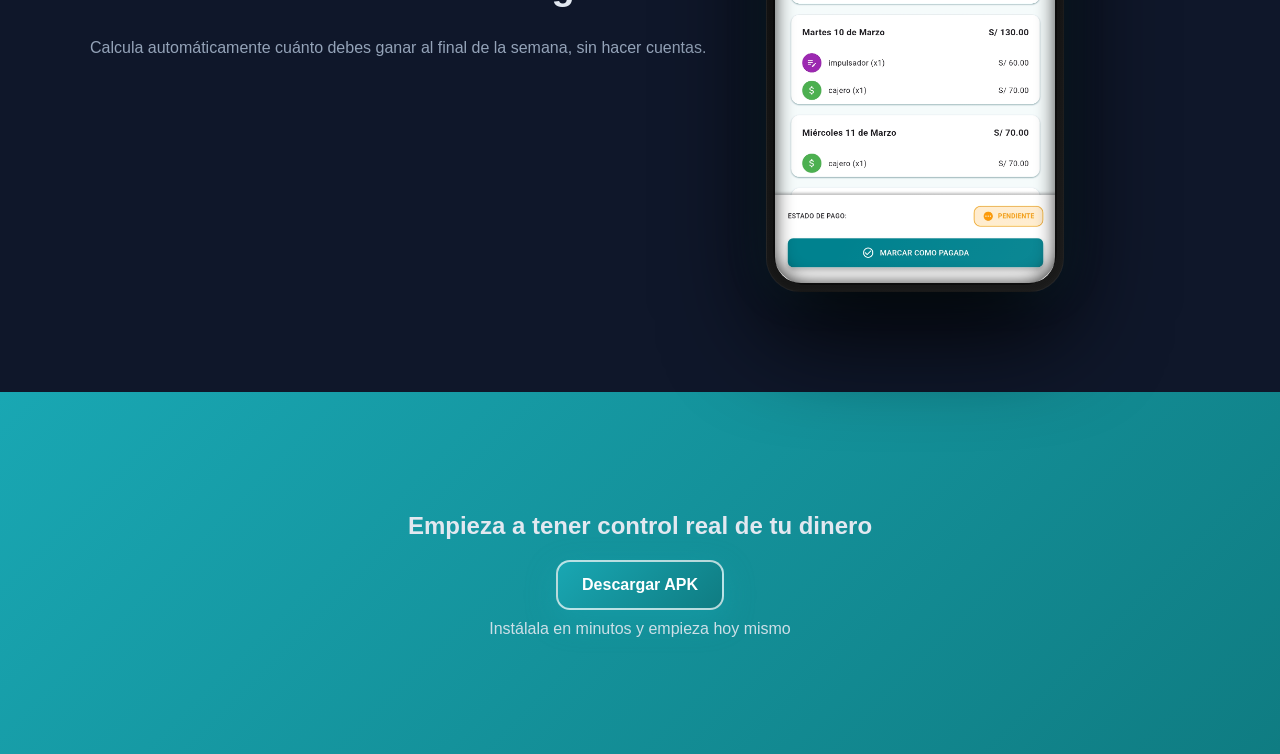
==== commit 4a6bdb29: "segunda actualizacion" ====
--- a/index.html
+++ b/index.html
@@ -3,7 +3,7 @@
 
 <head>
     <meta charset="UTF-8">
-    <title>Mi Semana | App</title>
+    <title>Mi Semana | Controla tus ingresos</title>
     <meta name="viewport" content="width=device-width, initial-scale=1.0">
 
     <link rel="icon" href="assets/icons/logo-icono-bn.png">
@@ -21,8 +21,7 @@
 
         <nav class="nav-links">
             <a href="#">Inicio</a>
-            <a href="#">Funciones</a>
-            <a href="#">Contacto</a>
+            <a href="#funciones">Funciones</a>
         </nav>
 
         <a href="apk/mi-semana.apk" class="btn" download>Descargar</a>
@@ -39,17 +38,23 @@
                 </div>
 
                 <h1>
-                    Controla tu semana <br>
-                    <span>sin errores</span>
+                    Controla exactamente <br>
+                    cuánto ganas cada semana
                 </h1>
 
                 <p>
-                    Registra tus trabajos, controla tus ingresos y nunca más olvides cuánto debes cobrar.
+                    Diseñada para trabajadores independientes que necesitan registrar sus trabajos,
+                    organizar sus días y dejar de perder dinero por falta de control.
                 </p>
 
                 <a href="apk/mi-semana.apk" class="btn" download>
                     Descargar aplicación
                 </a>
+
+                <small class="micro-copy">
+                    APK ligera · Sin registro complicado
+                </small>
+
             </div>
 
             <div class="hero-phone">
@@ -68,13 +73,28 @@
         </div>
     </section>
 
-    <!-- FEATURE 1 -->
-    <section class="section">
+    <!-- PROBLEMA -->
+    <section class="problem">
+        <div class="container">
+            <h2>Si trabajas por tu cuenta, esto te pasa</h2>
+
+            <ul>
+                <li>Olvidas trabajos que hiciste</li>
+                <li>No sabes cuánto ganaste en la semana</li>
+                <li>Cobras menos de lo que deberías</li>
+            </ul>
+        </div>
+    </section>
+
+    <!-- FEATURES -->
+    <section id="funciones" class="section">
         <div class="container feature">
 
             <div class="text">
-                <h2>Registra tu día fácilmente</h2>
-                <p>Guarda cada trabajo en segundos con una interfaz rápida y sin complicaciones.</p>
+                <h2>No vuelvas a olvidar un trabajo</h2>
+                <p>
+                    Registra cada actividad en segundos y asegúrate de cobrar todo lo que haces.
+                </p>
             </div>
 
             <div class="phone card tilt">
@@ -89,13 +109,14 @@
         </div>
     </section>
 
-    <!-- FEATURE 2 -->
     <section class="section alt">
         <div class="container feature reverse">
 
             <div class="text">
-                <h2>Visualiza tu semana</h2>
-                <p>Consulta tu calendario y detecta rápidamente tus días trabajados.</p>
+                <h2>Visualiza tu trabajo real</h2>
+                <p>
+                    Mira tu semana completa y entiende exactamente cuándo trabajaste y cuánto hiciste.
+                </p>
             </div>
 
             <div class="phone card tilt">
@@ -110,13 +131,14 @@
         </div>
     </section>
 
-    <!-- FEATURE 3 -->
     <section class="section">
         <div class="container feature">
 
             <div class="text">
-                <h2>Controla tus ingresos</h2>
-                <p>Calcula automáticamente cuánto debes cobrar al final de la semana.</p>
+                <h2>Ten control total de tus ingresos</h2>
+                <p>
+                    Calcula automáticamente cuánto debes ganar al final de la semana, sin hacer cuentas.
+                </p>
             </div>
 
             <div class="phone card tilt">
@@ -131,12 +153,17 @@
         </div>
     </section>
 
-    <!-- CTA -->
+    <!-- CTA FINAL -->
     <section class="cta">
-        <h2>Empieza a organizar tu trabajo hoy</h2>
-        <a href="apk/mi-semana.apk" class="btn" download>
+        <h2>Empieza a tener control real de tu dinero</h2>
+
+        <a href="apk/mi-semana.apk" class="btn btn-outline" download>
             Descargar APK
         </a>
+
+        <p class="cta-sub">
+            Instálala en minutos y empieza hoy mismo
+        </p>
     </section>
 
     <script src="script.js"></script>
--- a/styles.css
+++ b/styles.css
@@ -10,18 +10,15 @@
     position: sticky;
     top: 0;
     z-index: 1000;
-
     background: rgba(15, 23, 42, 0.7);
     backdrop-filter: blur(12px);
-
     display: flex;
     align-items: center;
     justify-content: space-between;
-
     padding: 10px 25px;
 }
 
-/* NAV LEFT */
+/* NAV */
 .nav-left {
     display: flex;
     align-items: center;
@@ -36,7 +33,6 @@
     font-weight: 600;
 }
 
-/* NAV LINKS */
 .nav-links {
     display: flex;
     gap: 25px;
@@ -62,9 +58,6 @@
 
 /* HERO */
 .hero {
-    position: relative;
-    z-index: 1;
-
     background: radial-gradient(circle at 30% 20%, #19a7b3, transparent 40%),
         radial-gradient(circle at 80% 80%, #0f7c82, transparent 40%);
 }
@@ -77,39 +70,34 @@
     gap: 60px;
 }
 
-/* HERO BRAND */
-.hero-brand img {
-    width: 280px;
-    margin-bottom: 20px;
-}
-
 /* TEXT */
 .hero-text h1 {
     font-size: 58px;
     font-weight: 900;
 }
 
-.hero-text span {
-    color: #19a7b3;
-}
-
 .hero-text p {
     font-size: 18px;
+    color: #cbd5f5;
+}
+
+.micro-copy {
+    display: block;
+    margin-top: 10px;
     color: #94a3b8;
-}
-
-/* BUTTON (UNIFICADO) */
+    font-size: 13px;
+}
+
+/* BUTTON */
 .btn {
     display: inline-block;
     padding: 14px 24px;
-    border-radius: 12px;
+    border-radius: 14px;
     font-weight: 600;
     text-decoration: none;
     color: white;
-
     background: linear-gradient(135deg, #19a7b3, #0f7c82);
     box-shadow: 0 10px 30px rgba(25, 167, 179, 0.4);
-
     transition: all 0.25s ease;
 }
 
@@ -117,88 +105,142 @@
     transform: translateY(-2px) scale(1.02);
 }
 
-/* PHONE */
+/* BOTÓN CON BORDE */
+.btn-outline {
+    border: 2px solid rgba(255, 255, 255, 0.7);
+    transition: border-color 0.25s ease;
+}
+
+.btn-outline:hover {
+    border-color: white;
+}
+
+/* PROBLEM */
+.problem {
+    background: #020617;
+    text-align: center;
+}
+
+.problem ul {
+    list-style: none;
+    padding: 0;
+    margin-top: 30px;
+}
+
+.problem li {
+    margin: 10px 0;
+    color: #94a3b8;
+}
+
+/* ================= PHONE PRO ================= */
+
 .phone {
     width: 280px;
     height: 560px;
-    background: #000;
-    border-radius: 40px;
-    padding: 12px;
+    background: linear-gradient(145deg, #0a0a0a, #1a1a1a);
+    border-radius: 34px;
+    padding: 8px;
     position: relative;
 
-    z-index: 2;
-
-    border: 1px solid rgba(255, 255, 255, 0.08);
+    border: 1px solid rgba(255, 255, 255, 0.05);
 
     box-shadow:
-        0 30px 80px rgba(0, 0, 0, 0.6),
-        0 0 0 1px rgba(255, 255, 255, 0.05);
-}
-
-/* FLOAT */
-.floating {
-    animation: float 4s ease-in-out infinite;
-}
-
-@keyframes float {
-    50% {
-        transform: translateY(-10px);
-    }
-}
-
-/* TILT */
-.tilt {
-    transform-style: preserve-3d;
-    transition: transform 0.2s ease;
-}
-
-/* NOTCH */
+        0 40px 100px rgba(0, 0, 0, 0.9),
+        0 0 40px rgba(25, 167, 179, 0.18),
+        inset 0 0 10px rgba(255, 255, 255, 0.03);
+
+    transition: transform 0.35s ease, box-shadow 0.35s ease;
+}
+
+/* HOVER LIMPIO */
+.phone:hover {
+    transform: scale(1.05);
+    box-shadow:
+        0 50px 120px rgba(0, 0, 0, 1),
+        0 0 60px rgba(25, 167, 179, 0.25);
+}
+
+/* LUZ SUPERIOR */
 .phone::before {
     content: "";
     position: absolute;
-    top: 12px;
+    top: -30px;
     left: 50%;
     transform: translateX(-50%);
-    width: 90px;
-    height: 8px;
-    background: #111;
-    border-radius: 20px;
-    z-index: 10;
-}
-
-/* SIDE BUTTONS */
-.btn-side {
+    width: 160px;
+    height: 80px;
+
+    background: radial-gradient(ellipse at center,
+            rgba(255, 255, 255, 0.18),
+            transparent 70%);
+
+    filter: blur(16px);
+}
+
+/* PROFUNDIDAD */
+.phone::after {
+    content: "";
     position: absolute;
-    width: 4px;
-    background: #222;
-}
-
-.btn-power {
-    height: 60px;
-    right: -6px;
-    top: 120px;
-}
-
-.btn-volume {
-    height: 80px;
-    left: -6px;
-    top: 100px;
+    inset: 6px;
+    border-radius: 34px;
+    box-shadow: inset 0 0 20px rgba(0, 0, 0, 0.9);
 }
 
 /* SCREEN */
 .screen {
     width: 100%;
     height: 100%;
-    border-radius: 30px;
+    border-radius: 26px;
     overflow: hidden;
-}
-
+    position: relative;
+}
+
+/* IMAGEN */
 .screen img {
     width: 100%;
     height: 100%;
     object-fit: cover;
-
-    transition: opacity 0.6s ease, transform 0.6s ease;
+    transition: opacity 1s ease;
+}
+
+/* EFECTO VIDRIO */
+.screen::after {
+    content: "";
+    position: absolute;
+    inset: 0;
+    border-radius: 26px;
+
+    background: linear-gradient(120deg,
+            rgba(255, 255, 255, 0.08),
+            transparent 40%,
+            transparent 60%,
+            rgba(255, 255, 255, 0.05));
+}
+
+/* BOTONES LATERALES */
+.btn-side {
+    position: absolute;
+    width: 4px;
+    border-radius: 6px;
+    background: linear-gradient(to bottom, #555, #222);
+
+    box-shadow:
+        0 0 0 1px rgba(255, 255, 255, 0.08),
+        inset 0 1px 1px rgba(255, 255, 255, 0.25),
+        inset 0 -1px 2px rgba(0, 0, 0, 0.8),
+        0 2px 6px rgba(0, 0, 0, 0.6);
+}
+
+.btn-power {
+    height: 65px;
+    right: -6px;
+    top: 120px;
+}
+
+.btn-volume {
+    height: 90px;
+    left: -6px;
+    top: 100px;
 }
 
 /* SECTIONS */
@@ -236,12 +278,16 @@
     padding: 100px 20px;
 }
 
+.cta-sub {
+    margin-top: 10px;
+    opacity: 0.9;
+}
+
 /* RESPONSIVE */
 @media (max-width: 900px) {
 
     .hero-grid,
     .feature {
-        display: flex;
         flex-direction: column;
         text-align: center;
     }
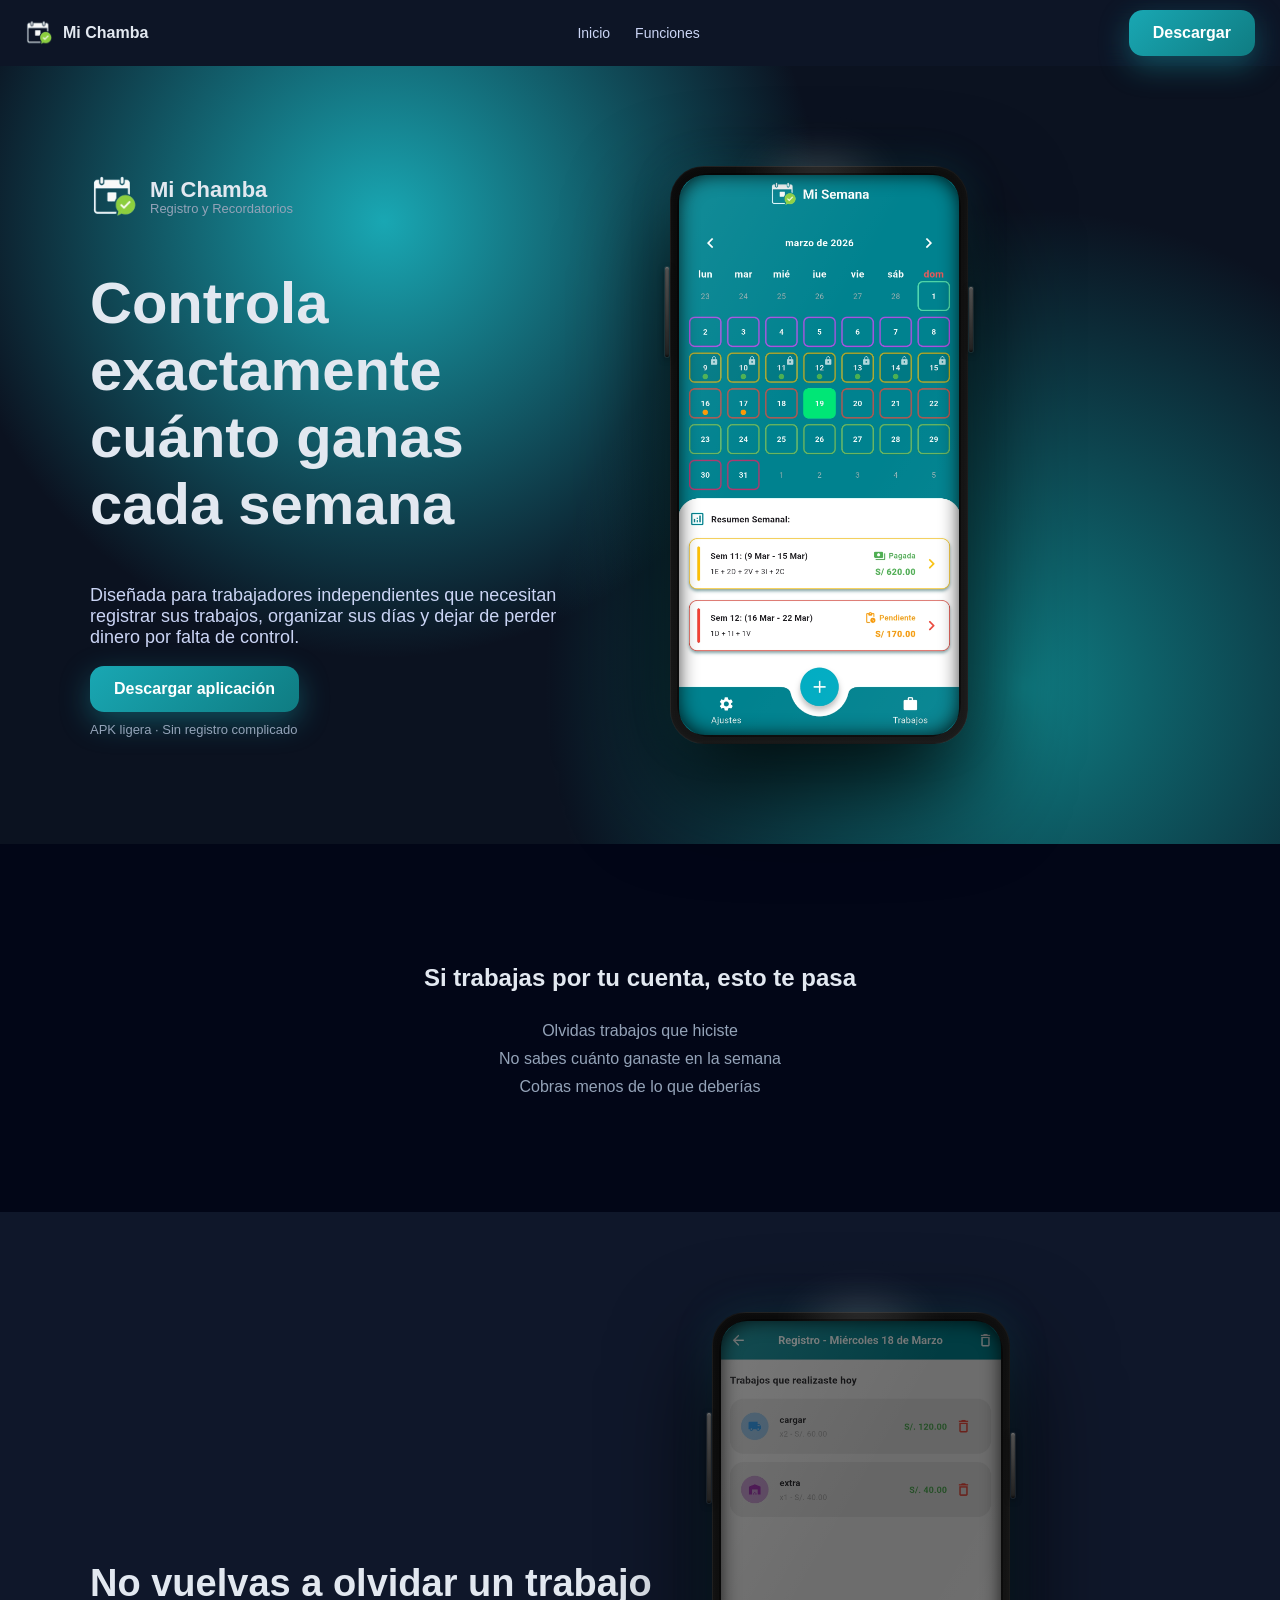
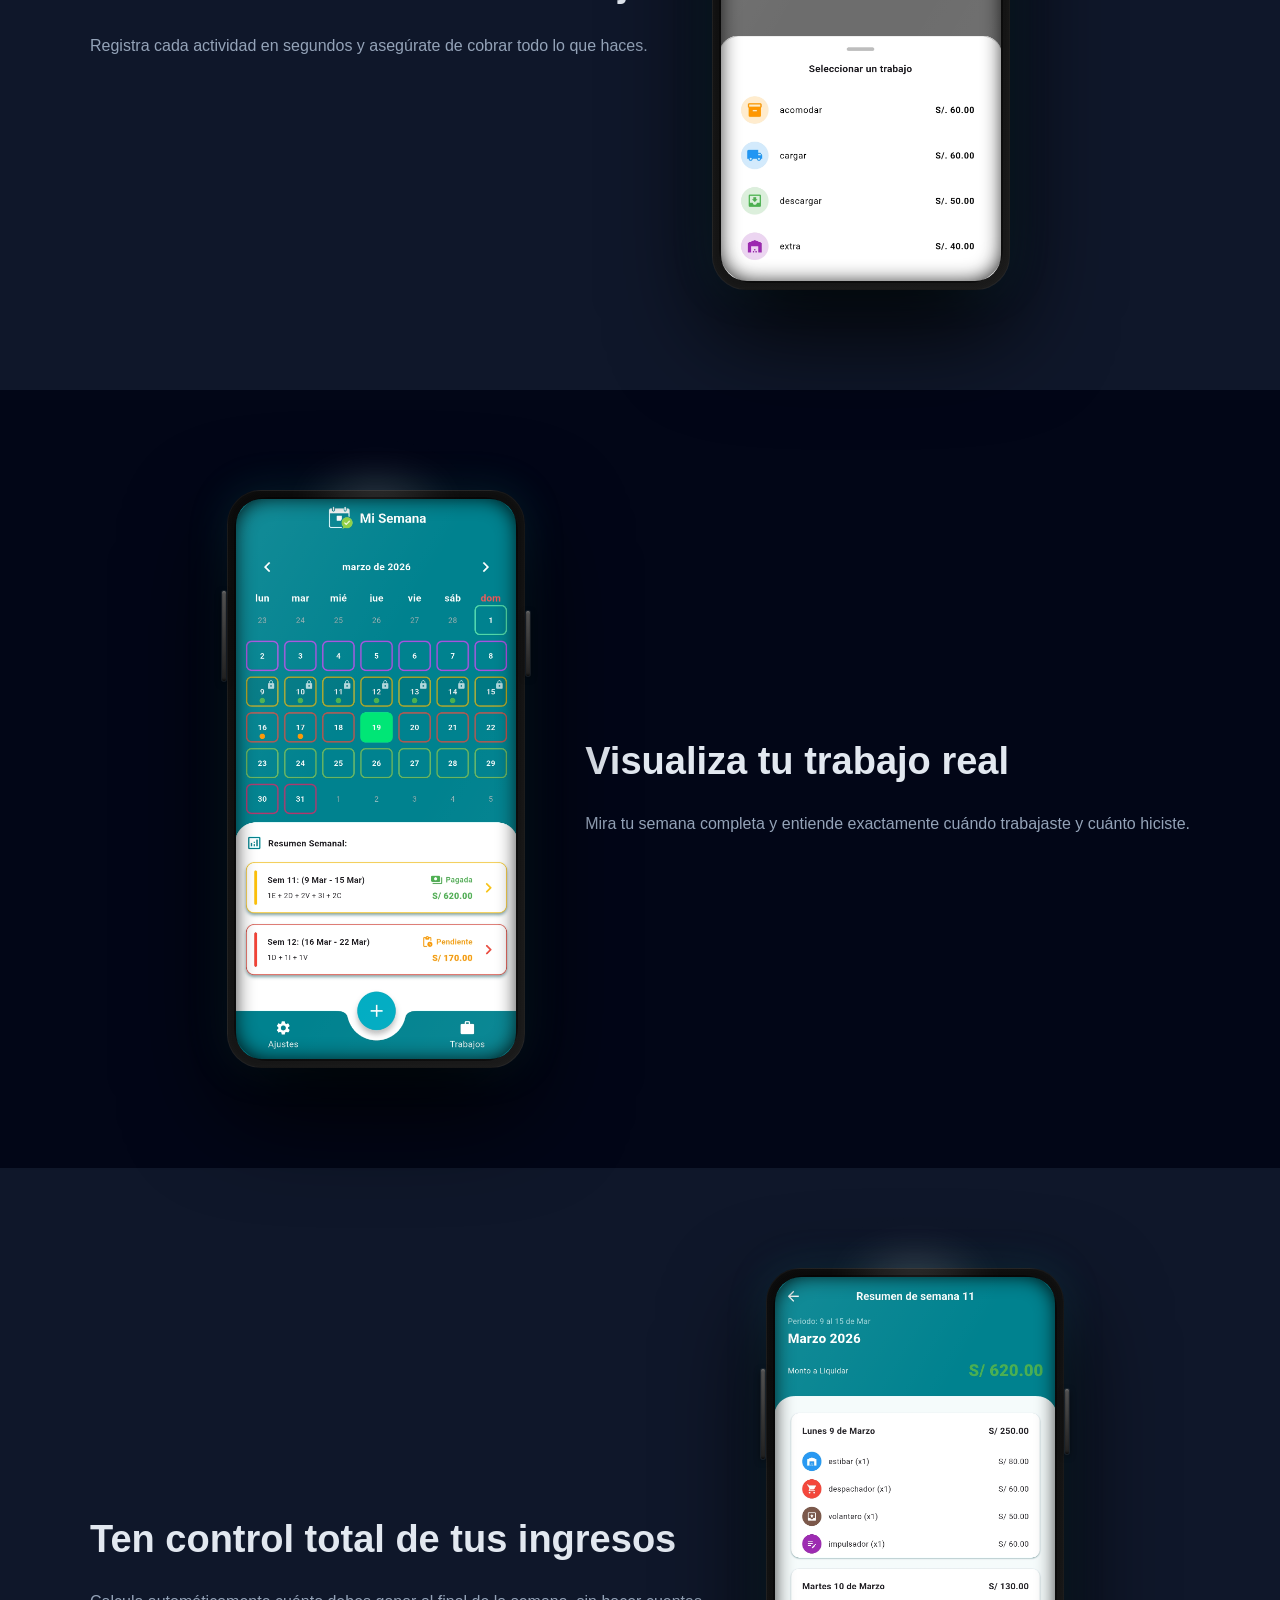
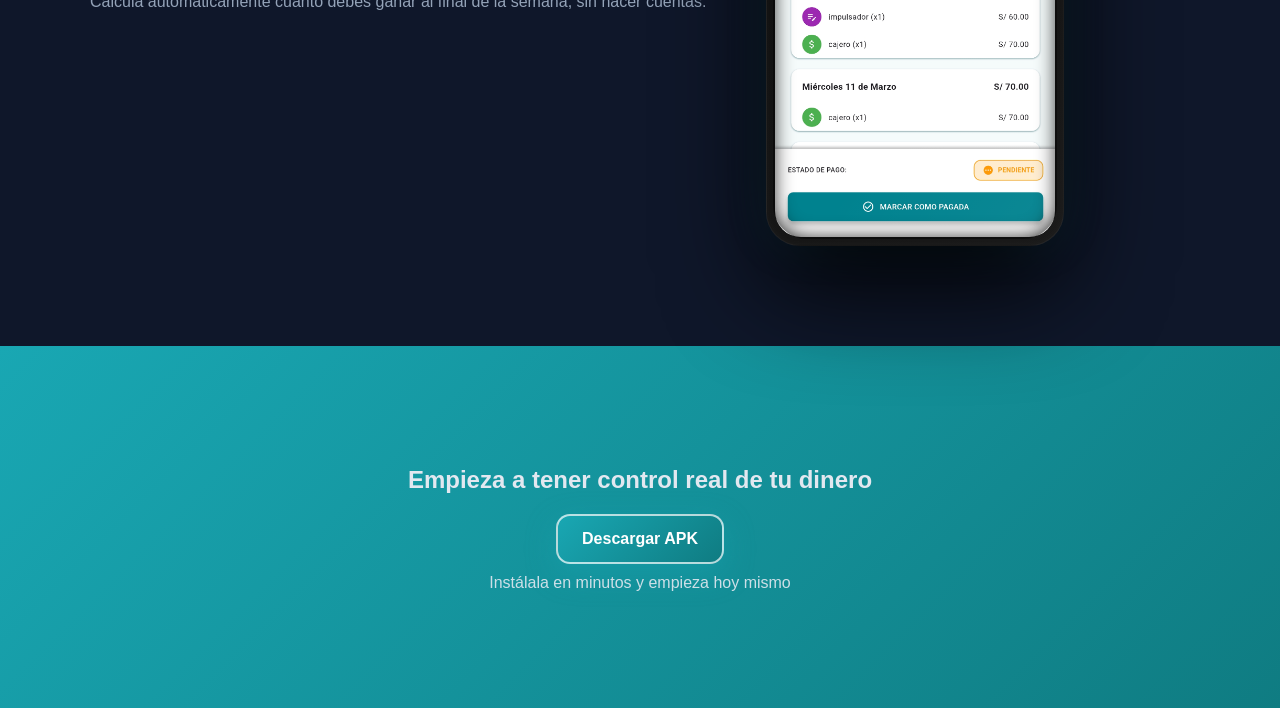
==== commit 93a9b13e: "cambiamos el nombre de la app" ====
--- a/index.html
+++ b/index.html
@@ -16,7 +16,7 @@
     <header class="navbar">
         <div class="nav-left">
             <img src="assets/icons/logo-icono-bn.png" class="nav-icon">
-            <span class="nav-title">Mi Semana</span>
+            <span class="nav-title">Mi Chamba</span>
         </div>
 
         <nav class="nav-links">
@@ -34,7 +34,11 @@
             <div class="hero-text">
 
                 <div class="hero-brand">
-                    <img src="assets/icons/logo-horizontal.png">
+                    <img src="assets/icons/logo-icono-bn.png" class="hero-icon">
+                    <div class="hero-brand-text">
+                        <span class="hero-title">Mi Chamba</span>
+                        <span class="hero-subtitle">Registro y Recordatorios</span>
+                    </div>
                 </div>
 
                 <h1>
--- a/styles.css
+++ b/styles.css
@@ -60,6 +60,34 @@
 .hero {
     background: radial-gradient(circle at 30% 20%, #19a7b3, transparent 40%),
         radial-gradient(circle at 80% 80%, #0f7c82, transparent 40%);
+}
+
+/* HERO BRAND (logo + texto) */
+.hero-brand {
+    display: flex;
+    align-items: center;
+    gap: 12px;
+    margin-bottom: 20px;
+}
+
+.hero-icon {
+    width: 48px;
+}
+
+.hero-brand-text {
+    display: flex;
+    flex-direction: column;
+    line-height: 1.1;
+}
+
+.hero-title {
+    font-size: 22px;
+    font-weight: 700;
+}
+
+.hero-subtitle {
+    font-size: 13px;
+    color: #94a3b8;
 }
 
 /* GRID */
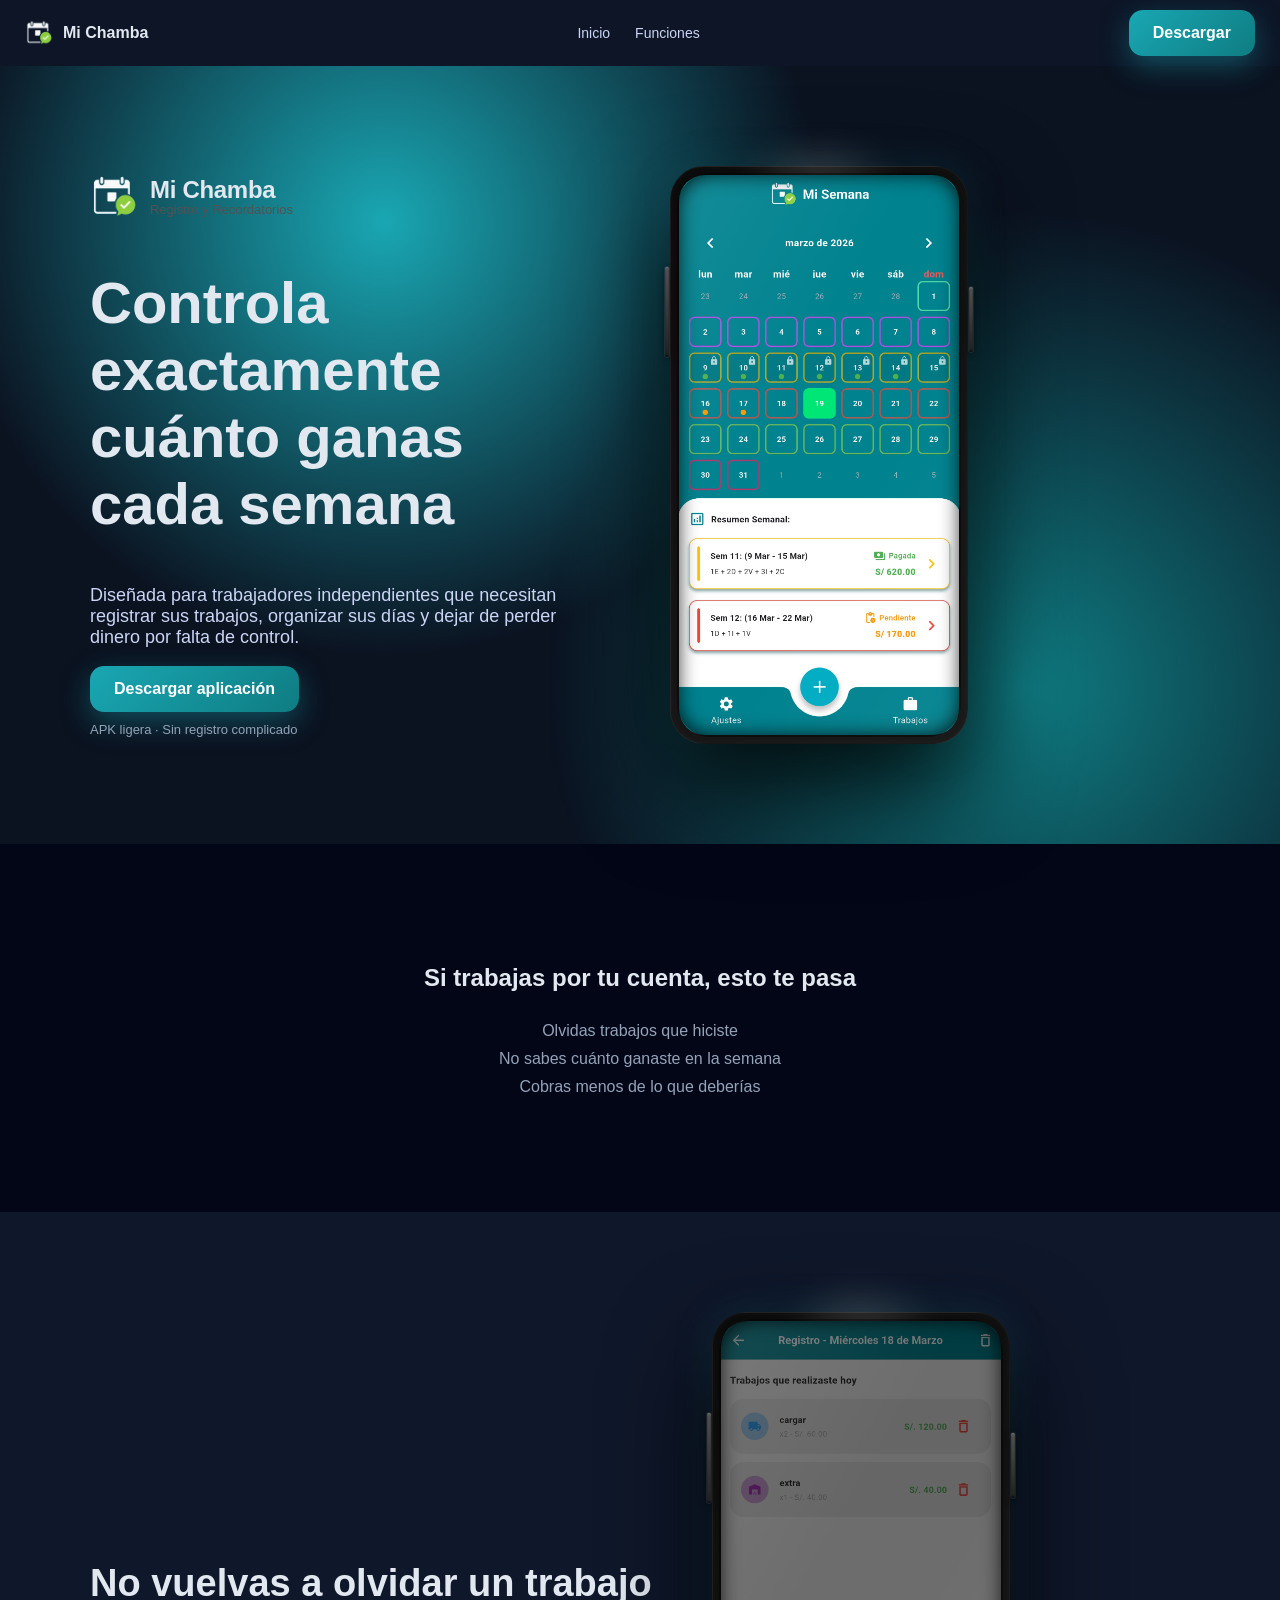
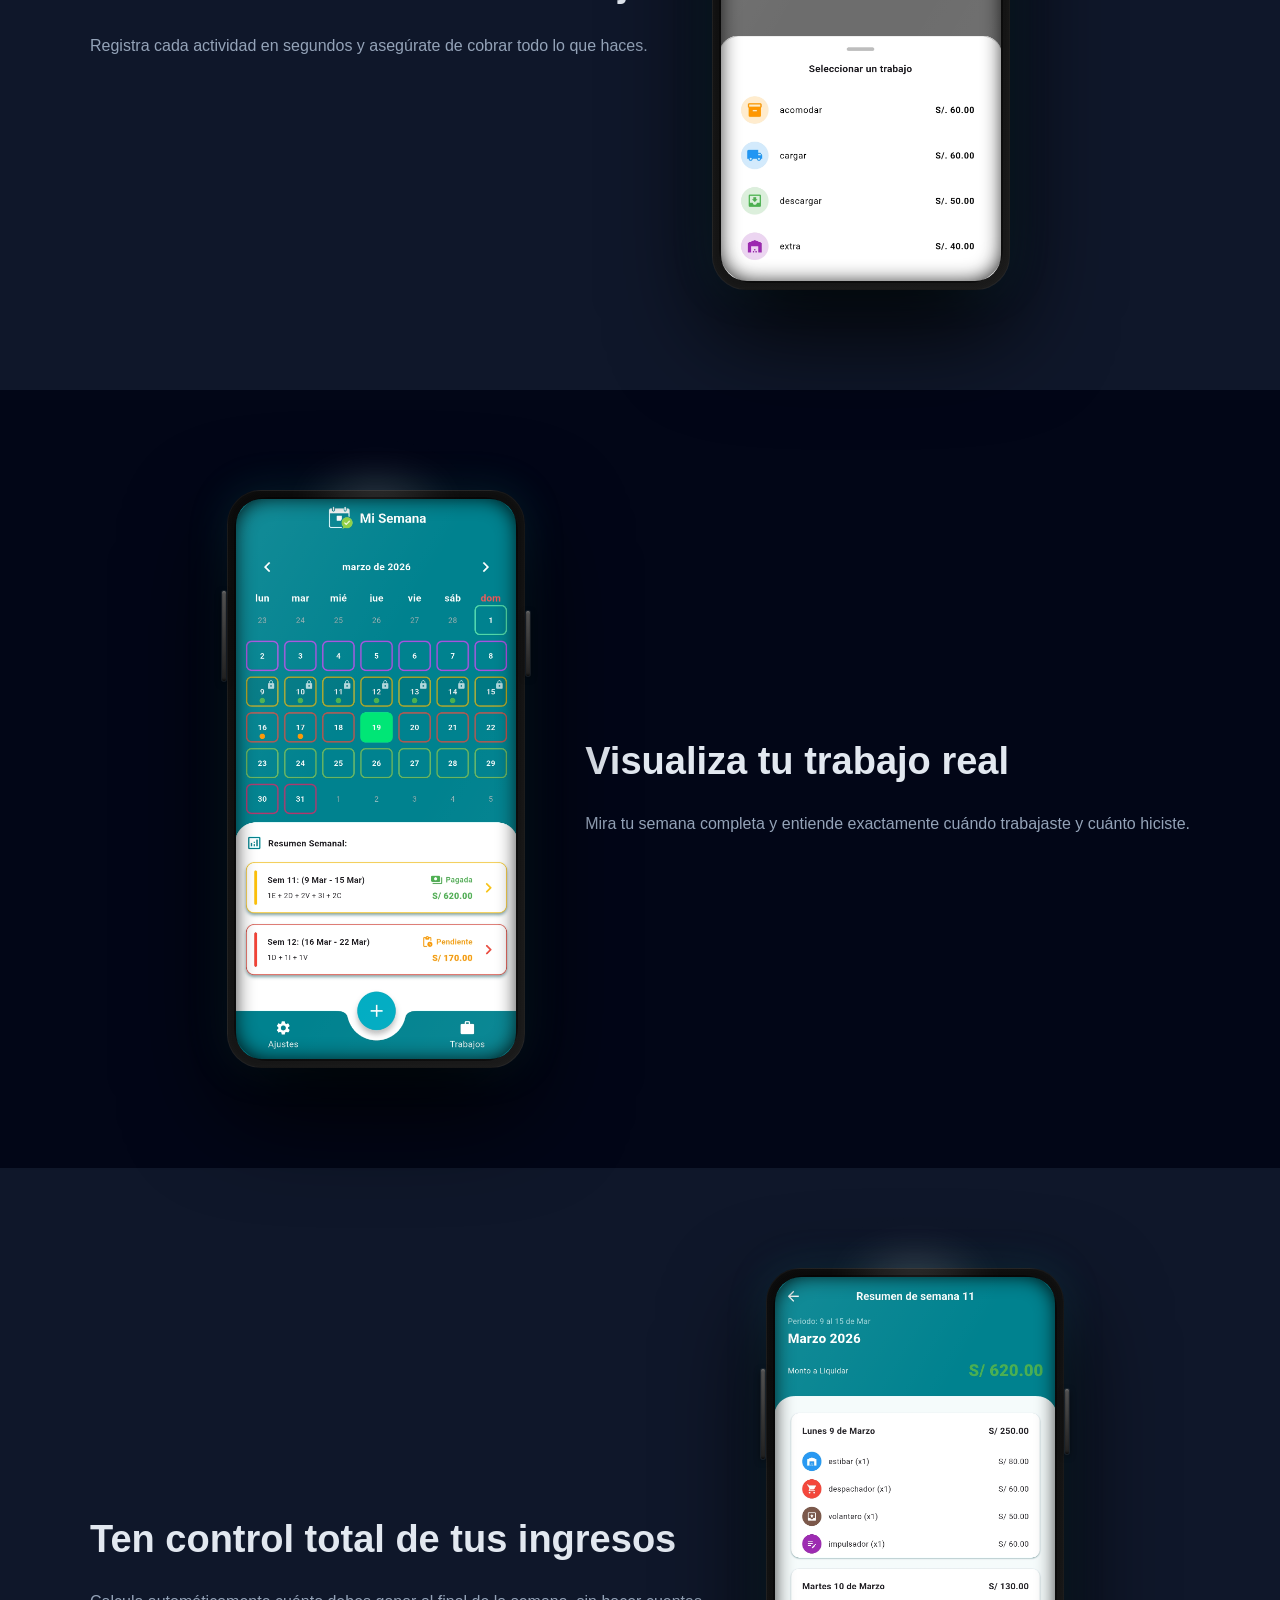
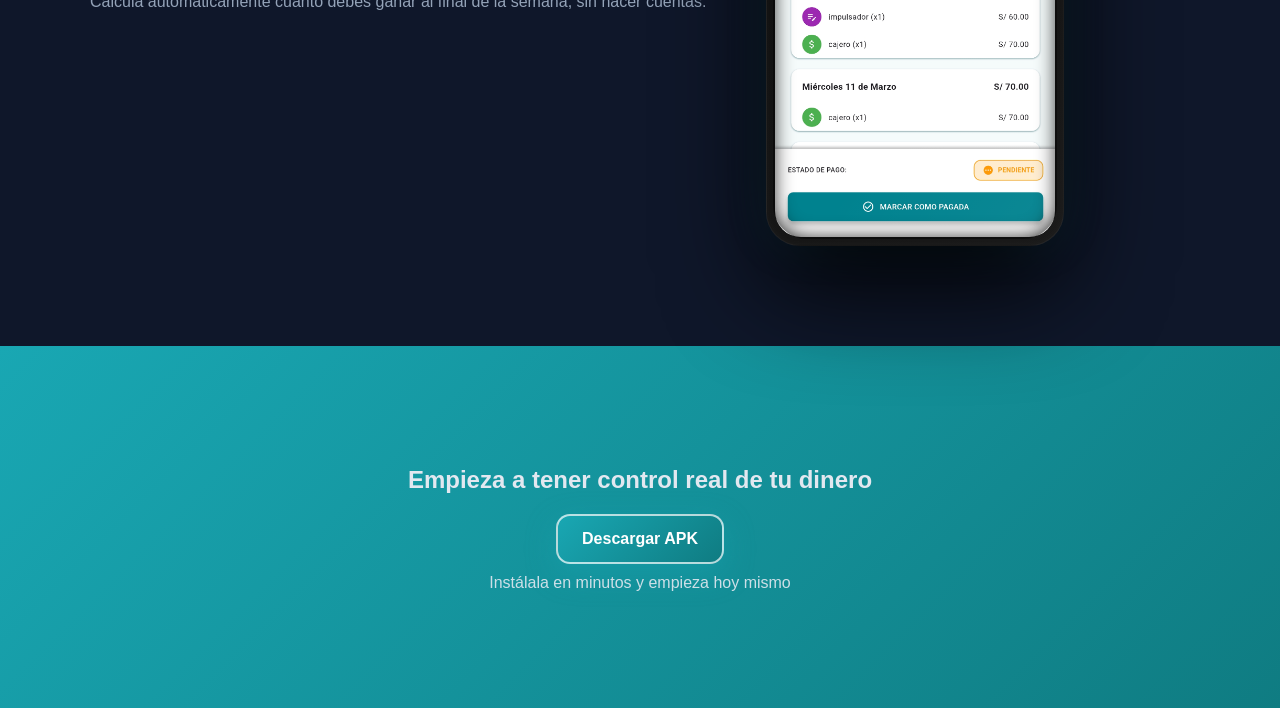
==== commit c27385d6: "mejora del titulo y subtitulo de la app" ====
--- a/index.html
+++ b/index.html
@@ -3,7 +3,7 @@
 
 <head>
     <meta charset="UTF-8">
-    <title>Mi Semana | Controla tus ingresos</title>
+    <title>Mi Chamba | Controla tus ingresos</title>
     <meta name="viewport" content="width=device-width, initial-scale=1.0">
 
     <link rel="icon" href="assets/icons/logo-icono-bn.png">
--- a/styles.css
+++ b/styles.css
@@ -81,13 +81,14 @@
 }
 
 .hero-title {
-    font-size: 22px;
-    font-weight: 700;
+    font-size: 24px;
+    font-weight: 800;
+    letter-spacing: -0.3px;
 }
 
 .hero-subtitle {
     font-size: 13px;
-    color: #94a3b8;
+    color: #525252;
 }
 
 /* GRID */
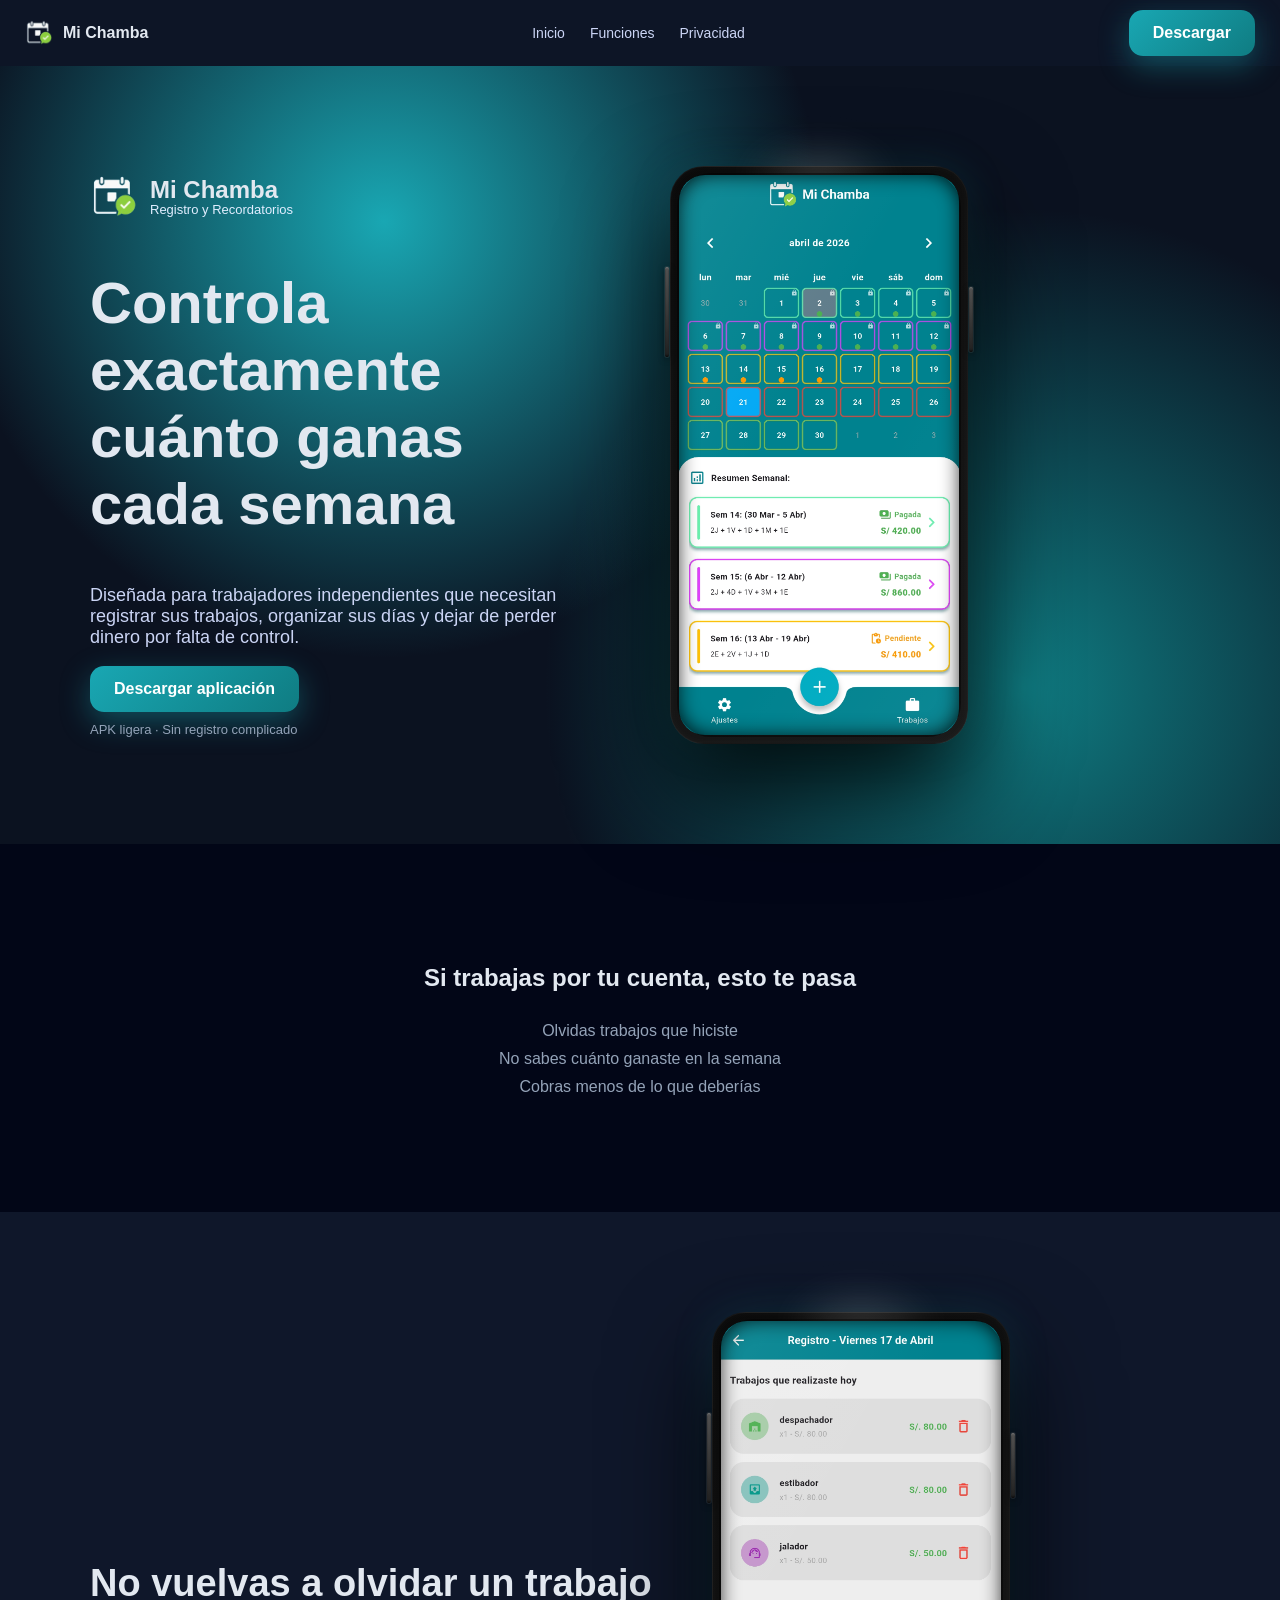
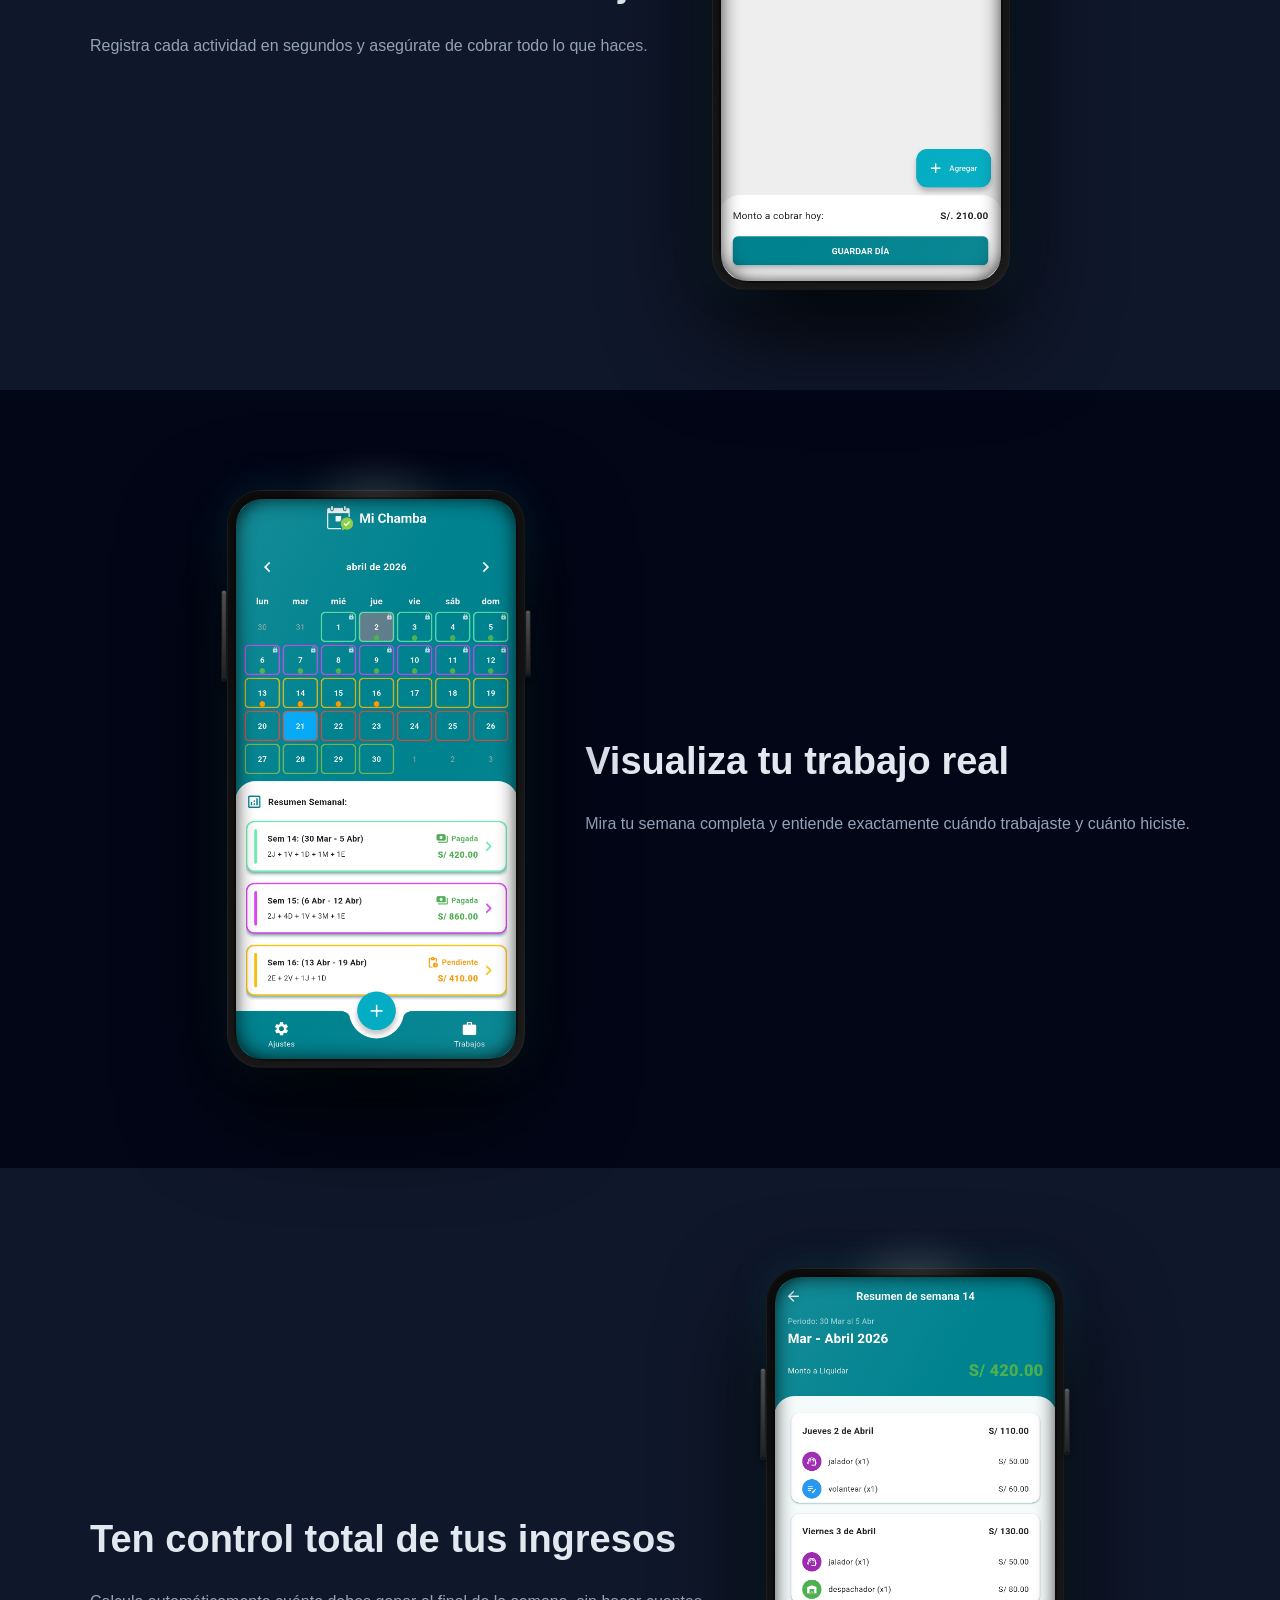
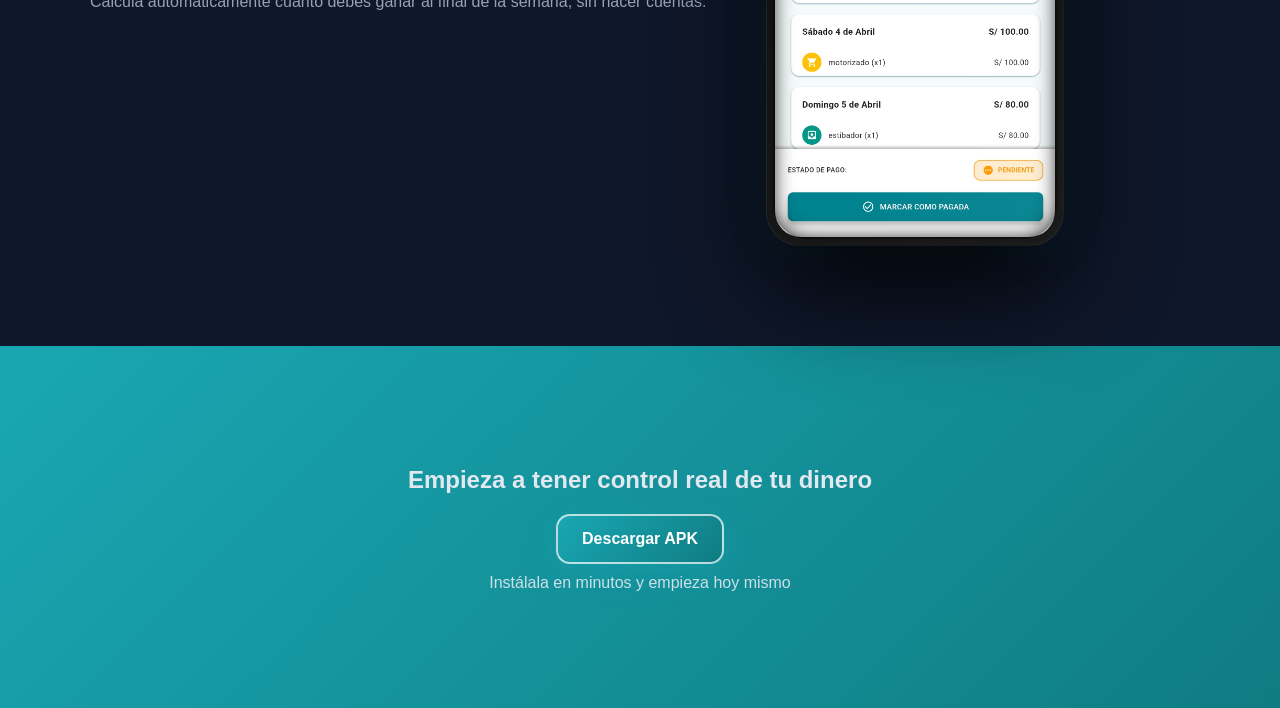
==== commit f428e7bc: "agregamos politicas de privacidad" ====
--- a/index.html
+++ b/index.html
@@ -22,6 +22,7 @@
         <nav class="nav-links">
             <a href="#">Inicio</a>
             <a href="#funciones">Funciones</a>
+            <a href="privacidad.html">Privacidad</a>
         </nav>
 
         <a href="apk/mi-semana.apk" class="btn" download>Descargar</a>
--- a/styles.css
+++ b/styles.css
@@ -82,13 +82,12 @@
 
 .hero-title {
     font-size: 24px;
-    font-weight: 800;
-    letter-spacing: -0.3px;
+    font-weight: 700;
 }
 
 .hero-subtitle {
     font-size: 13px;
-    color: #525252;
+    color: #e1eeff;
 }
 
 /* GRID */
@@ -127,12 +126,9 @@
     color: white;
     background: linear-gradient(135deg, #19a7b3, #0f7c82);
     box-shadow: 0 10px 30px rgba(25, 167, 179, 0.4);
-    transition: all 0.25s ease;
-}
-
-.btn:hover {
-    transform: translateY(-2px) scale(1.02);
-}
+    transition: transform 0.2s ease, box-shadow 0.2s ease;
+}
+
 
 /* BOTÓN CON BORDE */
 .btn-outline {
@@ -229,7 +225,7 @@
     width: 100%;
     height: 100%;
     object-fit: cover;
-    transition: opacity 1s ease;
+    transition: opacity 0.5s ease;
 }
 
 /* EFECTO VIDRIO */
